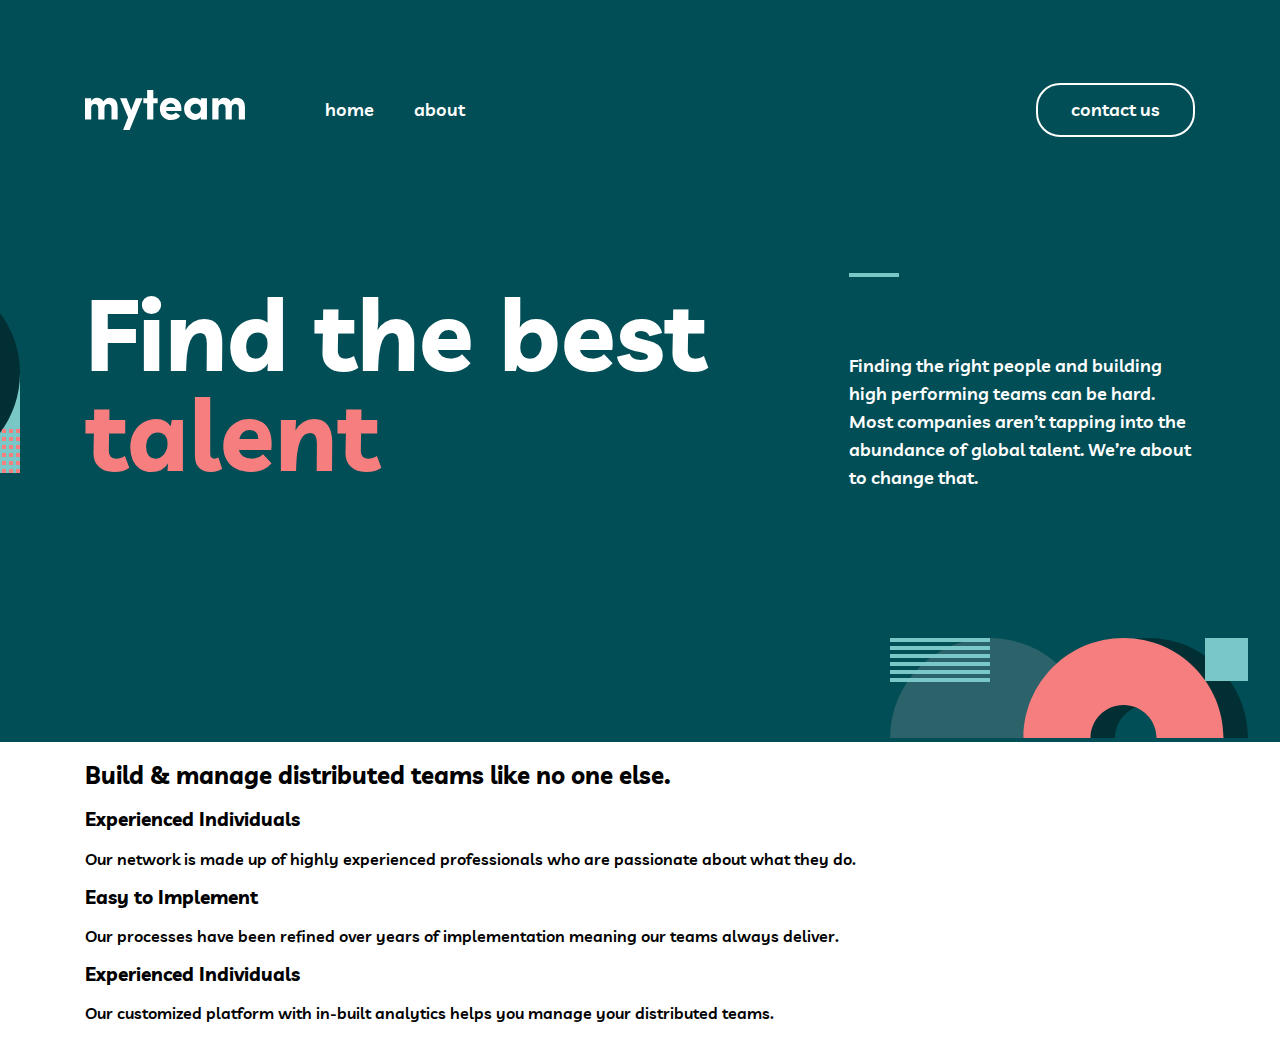
==== index.html @ 199ab551 "Finish site hero" ====
<!DOCTYPE html>
<html lang="en">
<head>
  <meta charset="UTF-8">
  <meta http-equiv="X-UA-Compatible" content="IE=edge">
  <meta name="viewport" content="width=device-width, initial-scale=1.0">
  <title>Template project</title>
  <link rel="stylesheet" href="./css/normalize.css">
  <link rel="stylesheet" href="./css/main.css">
  <!-- <link rel="stylesheet" href="./css/main.min.css"> -->
</head>
<body>


  <!-- Site header start -->
  <header class="site-header">
    <!-- Your header code here -->
    <div class="container">
        <div class="site-header__wrapper d-flex">
            <div class="site-header__inner d-flex">
                <a class="site-logo" href="./index.html"><img class="site-logo__img" width="160" height="40" src="./photos/myteam.svg" alt="Myteam's logo"></a>

                <!-- site navigation start -->
                <nav class="navigation">
                    <ul class="navigation__list d-flex">
                        <li class="navigation__item">
                            <a class="navigation__link" href="#">home</a>
                        </li>
                        <li class="navigation__item">
                            <a class="navigation__link" href="#">about</a>
                        </li>
                    </ul>
                </nav>
            </div>
            <!-- site navigation end -->
            <a class="contact-link btn" href="#">contact us</a>
        </div>
    </div>
  </header>
  <!-- Site header finish -->

  <!-- Site main start -->

  <main class="site-main">

    <!-- Hero section start -->
    <section class="hero">
      <!-- Your hero section code here -->
      <div class="container">
        <div class="hero__wrapper d-flex">
            <div class="hero__inner">
                <h1 class="hero__title">
                    Find the best 
                    <span class="hero__span text-danger">
                        talent
                    </span>
                </h1>
            </div>

            <div class="hero__outer">
                <p class="hero__text">
                    Finding the right people and building high performing teams can be hard. Most companies aren’t tapping into the abundance of global talent. We’re about to change that.
                </p>
            </div>
            
        </div>
      </div>
    </section>
    <section class="build">
        <div class="container">
            <div class="build__left">
                <h2 class="build__heading">
                    Build & manage distributed teams like no one else.
                </h2>
            </div>
            <ul class="build__list">
                <li class="build__item item">
                    <h3 class="item__heading">
                        Experienced Individuals
                    </h3>
                    <p class="item__text">
                        Our network is made up of highly experienced professionals who are passionate about what they do.
                    </p>
                </li>
                <li class="build__item item">
                    <h3 class="item__heading">
                        Easy to Implement
                    </h3>
                    <p class="item__text">
                        Our processes have been refined over years of implementation meaning our teams always deliver.
                    </p>
                </li>
                <li class="build__item item">
                    <h3 class="item__heading">
                        Experienced Individuals
                    </h3>
                    <p class="item__text">
                        Our customized platform with in-built analytics helps you manage your distributed teams.
                    </p>
                </li>
            </ul>
        </div>
    </section>
    <!-- Hero section finish -->

  </main>

  <!-- Site main finish -->

  <!-- Site footer start -->

  <footer class="site-footer">
    <!-- Your footer code here -->
  </footer>

  <!-- Site footer finish -->
</body>
</html>
---- css/main.css ----
/* VARIABLES */

:root {
  --main-bg-colorfff: #fff;
  --main-bg-color000: #000;
  --main-bg-color014E56: #014E56;
  --main-bg-colorf67e7e: #f67e7e;
  --main-bg-color79C8C7: #79C8C7;
  --main-bg-color2C6269: #2C6269;
  --main-bg-color012F34: #012F34;
  --main-bg-color002529: #002529;
  --main-font-size: 15px;
  --main-font-weight: 600;
  /* --main-line-height : 1.5; */
}

/* GENERAL */

*,
*::before,
*::after {
  box-sizing: inherit;
}


html {
  height: 100%;
  box-sizing: border-box;
}

ul {
  margin: 0;
  padding-left: 0;
  list-style: none;
}

a {
  text-decoration: none;
}

img {
  display: block;
  height: auto;
}

body {
  display: flex;
  flex-direction: column;
  height: 100%;
  margin: 0;
  padding: 0;
  font-family: "Livvic", "Arial", sans-serif;
  /* font-size: 16px; */
  font-weight: 500;
  /* line-height: var(--main-line-height); */
}

/* default button styling */
.btn {
  padding: 11px 33px;
  font-weight: 600;
  font-size: 18px;
  line-height: 28px;
  text-align: center;
  background-color: none;
  border-radius: 24px;
}

/* a custom class for texts with red color */

.text-danger {
  color: var(--main-bg-colorf67e7e);
}

/* a custom class for display:flex */

.d-flex {
  display: flex;
}

/* VISUALLY-HIDDEN */

.visually-hidden {
  position: absolute;
  width: 1px;
  height: 1px;
  margin: -1px;
  padding: 0;
  border: 0;
  white-space: nowrap;
  clip-path: inset(100%);
  clip: rect(0 0 0 0);
  overflow: hidden;
}

/* CONTAINER */

.container {
  max-width: 1150px;
  margin-right: auto;
  margin-left: auto;
  padding-right: 20px;
  padding-left: 20px;
}

/* STICKY-FOOTER */

.site-main {
  flex-grow: 1;
}

/* livvic-600 - latin */
@font-face {
  font-family: "Livvic";
  font-style: normal;
  font-weight: 600;
  src:
    url("../fonts/livvic-v13-latin-600.woff2") format("woff2"),
    /* Chrome 26+, Opera 23+, Firefox 39+ */
    url("../fonts/livvic-v13-latin-600.woff") format("woff");
  /* Chrome 6+, Firefox 3.6+, IE 9+, Safari 5.1+ */
}

/* livvic-700 - latin */
@font-face {
  font-family: "Livvic";
  font-style: normal;
  font-weight: 700;
  src:
    url("../fonts/livvic-v13-latin-700.woff2") format("woff2"),
    /* Chrome 26+, Opera 23+, Firefox 39+ */
    url("../fonts/livvic-v13-latin-700.woff") format("woff");
  /* Chrome 6+, Firefox 3.6+, IE 9+, Safari 5.1+ */
}

/*******************************
    HEADER START
********************************/

.site-header {
  padding: 83px 0;
  background-color: var(--main-bg-color014E56);
}

.site-header__wrapper {
  justify-content: space-between;
  align-items: center;
}

.site-header__inner {
  align-items: center;
  gap: 80px;
}

.navigation__list {
  gap: 40px;
}

.navigation__link {
  font-weight: 600;
  font-size: 18px;
  line-height: 28px;
  color: var(--main-bg-colorfff);
}

.site-header .contact-link {
  color: var(--main-bg-colorfff);
  border: 2px solid var(--main-bg-colorfff);
}

.site-header .contact-link:active {
  background-color: var(--main-bg-colorfff);
  color: var(--main-bg-color000);
}

/*******************************
    SITE HERO START
********************************/

.hero {
  position: relative;
  padding-top: 53px;
  padding-bottom: 250px;
  background-color: var(--main-bg-color014E56);
}

.hero::before{
  content: "";
  position: absolute;
  left: calc(50% - 720px);
  width: 200px;
  height: 200px;
  background-image: url("../photos/top-lef-curcle.svg");
  background-size: contain;
  background-repeat: no-repeat;
}

.hero::after{
  content: "";
  position: absolute;
  top: 80%;
  left: calc(50% + 250px);
  bottom: 0;
  width: 358px;
  height: 200px;
  background-image: url("../photos/top-curcle.svg");
  background-size: contain;
  background-repeat: no-repeat;
}

.hero__wrapper {
  align-items: center;
  gap: 30px;
}

.hero__title {
  margin: 0;
  font-weight: 700;
  font-size: 100px;
  line-height: 100px;
  color: var(--main-bg-colorfff);
}

.hero__outer {
  position: relative;
  width: min(445px, 50%);
  padding-top: 79px;
}

.hero__outer::before{
  content: "";
  position: absolute;
  top: 0;
  width: 50px;
  height: 4px;
  background-color: var(--main-bg-color79C8C7);
}

.hero__text {
  margin: 0;
  font-weight: 600;
  font-size: 18px;
  line-height: 28px;
  color: #FFFFFF;
}
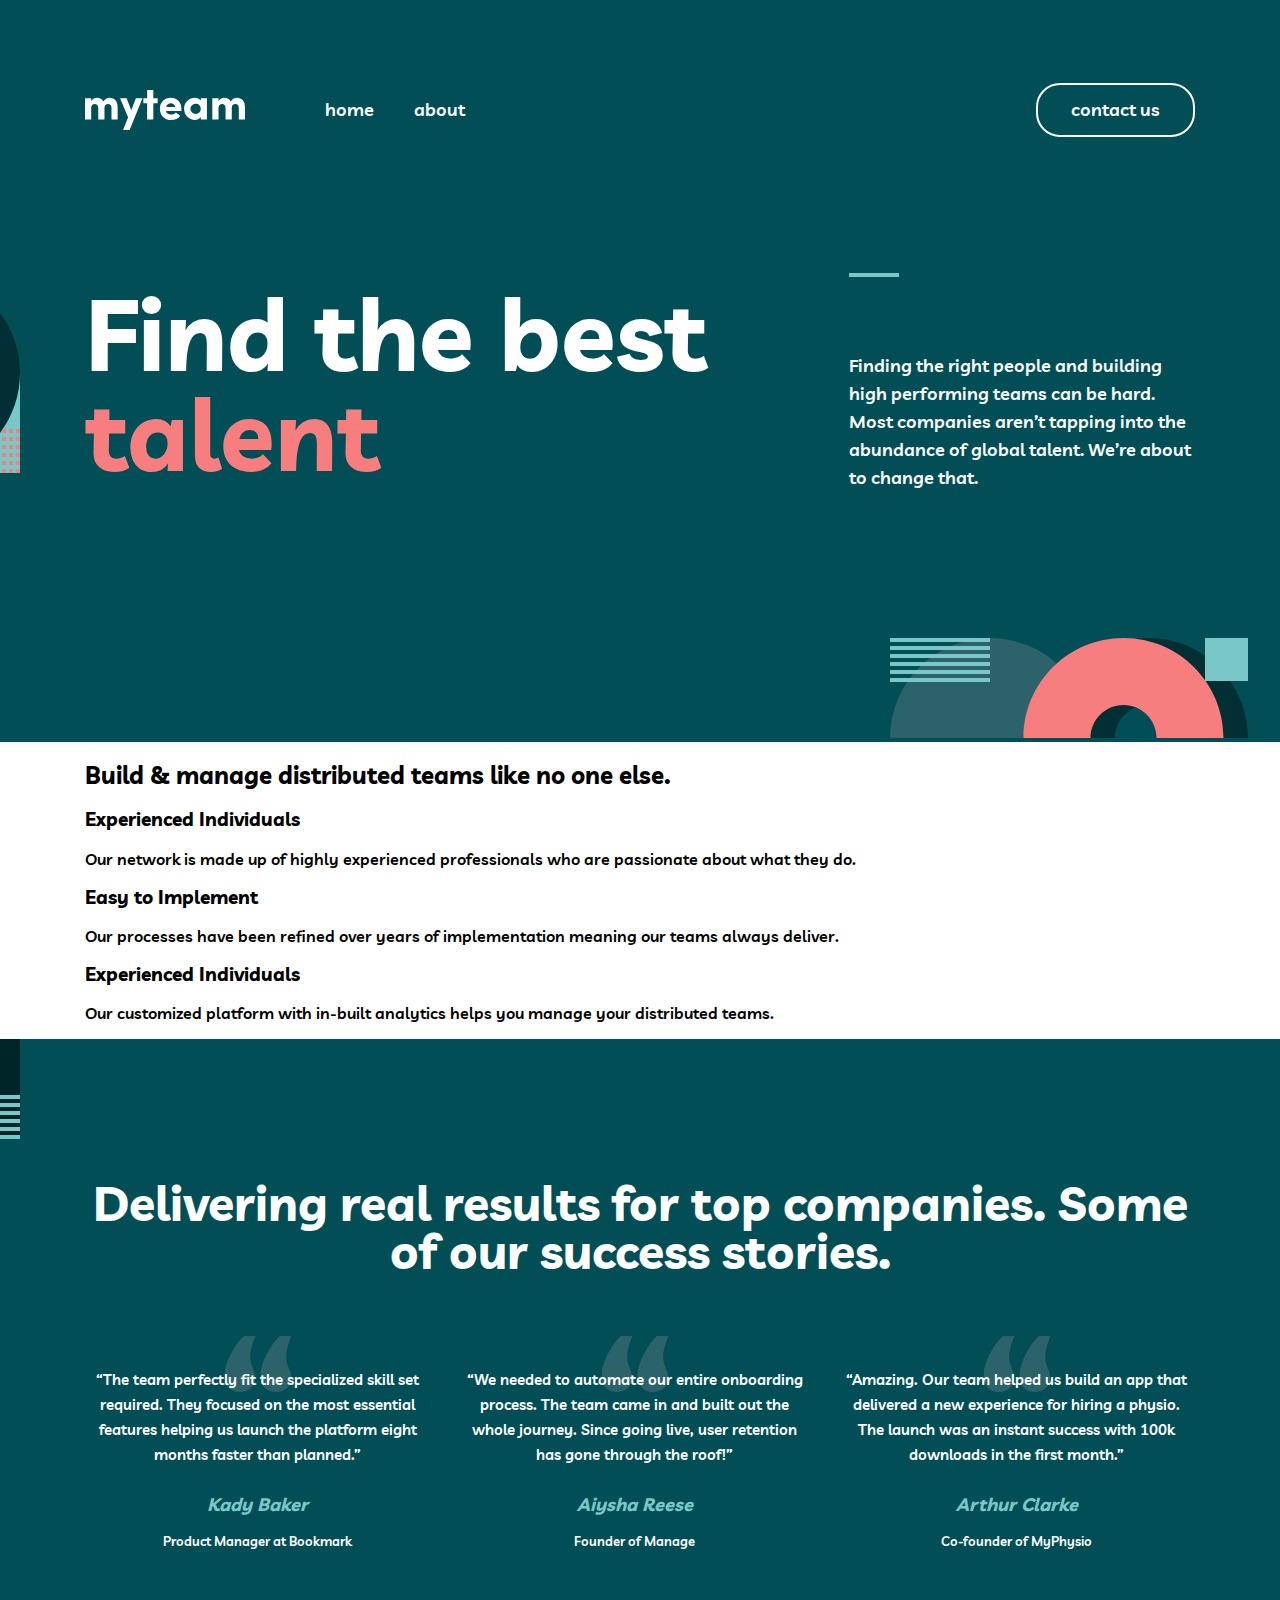
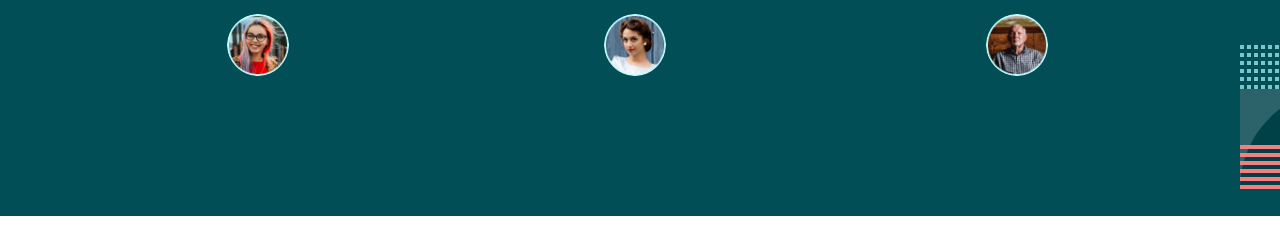
==== commit 66ae96ef: "Finish stories section" ====
--- a/index.html
+++ b/index.html
@@ -66,6 +66,8 @@
         </div>
       </div>
     </section>
+    <!-- Hero section finish -->
+
     <section class="build">
         <div class="container">
             <div class="build__left">
@@ -101,8 +103,40 @@
             </ul>
         </div>
     </section>
-    <!-- Hero section finish -->
 
+
+    <!-- stories section start -->
+    <section class="stories">
+        <div class="container">
+            <div class="stories__wrapper">
+                <h2 class="stories__title">Delivering real results for top companies. Some of our success stories.</h2>
+                <ul class="stories__list">
+                    <li class="stories__item">
+                        <blockquote class="stories__quote">
+                            <p class="stories__text"> “The team perfectly fit the specialized skill set required. They focused on the most essential features helping us launch the platform eight months faster than planned.”</p>
+                            <cite class="stories__author">Kady Baker</cite>
+                        </blockquote>
+                        <p class="stories__desc">Product Manager at Bookmark</p>
+                    </li>
+                    <li class="stories__item">
+                        <blockquote class="stories__quote">
+                            <p class="stories__text">“We needed to automate our entire onboarding process. The team came in and built out the whole journey. Since going live, user retention has gone through the roof!”</p>
+                            <cite class="stories__author">Aiysha Reese</cite>
+                        </blockquote>
+                        <p class="stories__desc">Founder of Manage</p>
+                    </li>
+                    <li class="stories__item">
+                        <blockquote class="stories__quote">
+                            <p class="stories__text">“Amazing. Our team helped us build an app that delivered a new experience for hiring a physio. The launch was an instant success with 100k downloads in the first month.”</p>
+                            <cite class="stories__author">Arthur Clarke</cite>
+                        </blockquote>
+                        <p class="stories__desc">Co-founder of MyPhysio</p>
+                    </li>
+                </ul>
+            </div>
+        </div>
+    </section>
+    <!-- stories section finish -->
   </main>
 
   <!-- Site main finish -->
--- a/css/main.css
+++ b/css/main.css
@@ -184,7 +184,7 @@
   background-color: var(--main-bg-color014E56);
 }
 
-.hero::before{
+.hero::before {
   content: "";
   position: absolute;
   left: calc(50% - 720px);
@@ -195,7 +195,7 @@
   background-repeat: no-repeat;
 }
 
-.hero::after{
+.hero::after {
   content: "";
   position: absolute;
   top: 80%;
@@ -227,7 +227,7 @@
   padding-top: 79px;
 }
 
-.hero__outer::before{
+.hero__outer::before {
   content: "";
   position: absolute;
   top: 0;
@@ -242,4 +242,144 @@
   font-size: 18px;
   line-height: 28px;
   color: #FFFFFF;
+}
+
+/*******************************
+    STORIES START
+********************************/
+
+.stories {
+  position: relative;
+  background-color: var(--main-bg-color014E56);
+  padding: 140px 0;
+}
+
+.stories::before {
+  content: "";
+  position: absolute;
+  top: 0;
+  left: calc(50% - 720px);
+  width: 100px;
+  height: 100px;
+  background-image: url("../photos/kvd.svg");
+}
+
+.stories::after {
+  content: "";
+  position: absolute;
+  top: 78%;
+  left: calc(50% + 600px);
+  bottom: 0px;
+  width: 200px;
+  height: 200px;
+  background-image: url("../photos/bottom-curcle.svg");
+  background-repeat: no-repeat;
+}
+
+.stories__title {
+  margin-top: 0;
+  margin-bottom: 92px;
+  font-weight: 700;
+  font-size: 48px;
+  line-height: 48px;
+  text-align: center;
+  color: var(--main-bg-colorfff);
+}
+
+.stories__list {
+  display: flex;
+  gap: 30px;
+}
+
+.stories__item {
+  position: relative;
+  padding-bottom: 94px;
+
+}
+
+.stories__item::before {
+  content: "";
+  position: absolute;
+  top: -10%;
+  left: 50%;
+  transform: translateX(-50%);
+  width: 67px;
+  height: 56px;
+  background-image: url("../photos/“.svg");
+  background-size: contain;
+  background-repeat: no-repeat;
+  -webkit-transform: translateX(-50%);
+  -moz-transform: translateX(-50%);
+  -ms-transform: translateX(-50%);
+  -o-transform: translateX(-50%);
+}
+
+.stories__item::after{
+  content: "";
+  position: absolute;
+  bottom: 0;
+  left: 50%;
+  transform: translate(-50%);
+  width: 62px;
+  height: 62px;
+  border-radius: 50%;
+  -webkit-border-radius: 50%;
+  -moz-border-radius: 50%;
+  -ms-border-radius: 50%;
+  -o-border-radius: 50%;
+  background-repeat: no-repeat;
+  background-size: contain;
+  -webkit-transform: translate(-50%);
+  -moz-transform: translate(-50%);
+  -ms-transform: translate(-50%);
+  -o-transform: translate(-50%);
+}
+
+.stories__item:nth-child(1)::after{
+  background-image: url("../photos/red-girl.png");
+}
+
+.stories__item:nth-child(2)::after{
+  background-image: url("../photos/white-girl.png");
+}
+
+.stories__item:nth-child(3)::after{
+  background-image: url("../photos/man.png");
+}
+
+
+.stories__quote {
+  position: relative;
+  margin: 0;
+  z-index: 1;
+  text-align: center;
+}
+
+.stories__text {
+  z-index: 2;
+  margin: 0;
+  margin-bottom: 24px;
+  font-weight: 600;
+  font-size: 15px;
+  line-height: 25px;
+  text-align: center;
+  color: var(--main-bg-colorfff);
+}
+
+.stories__author {
+  margin-top: 0;
+  margin-bottom: 2px;
+  font-weight: 700;
+  font-size: 18px;
+  line-height: 28px;
+  color: var(--main-bg-color79C8C7);
+  text-align: center;
+}
+
+.stories__desc {
+  margin-bottom: 32px;
+  font-size: 13px;
+  line-height: 18px;
+  text-align: center;
+  color: var(--main-bg-colorfff);
 }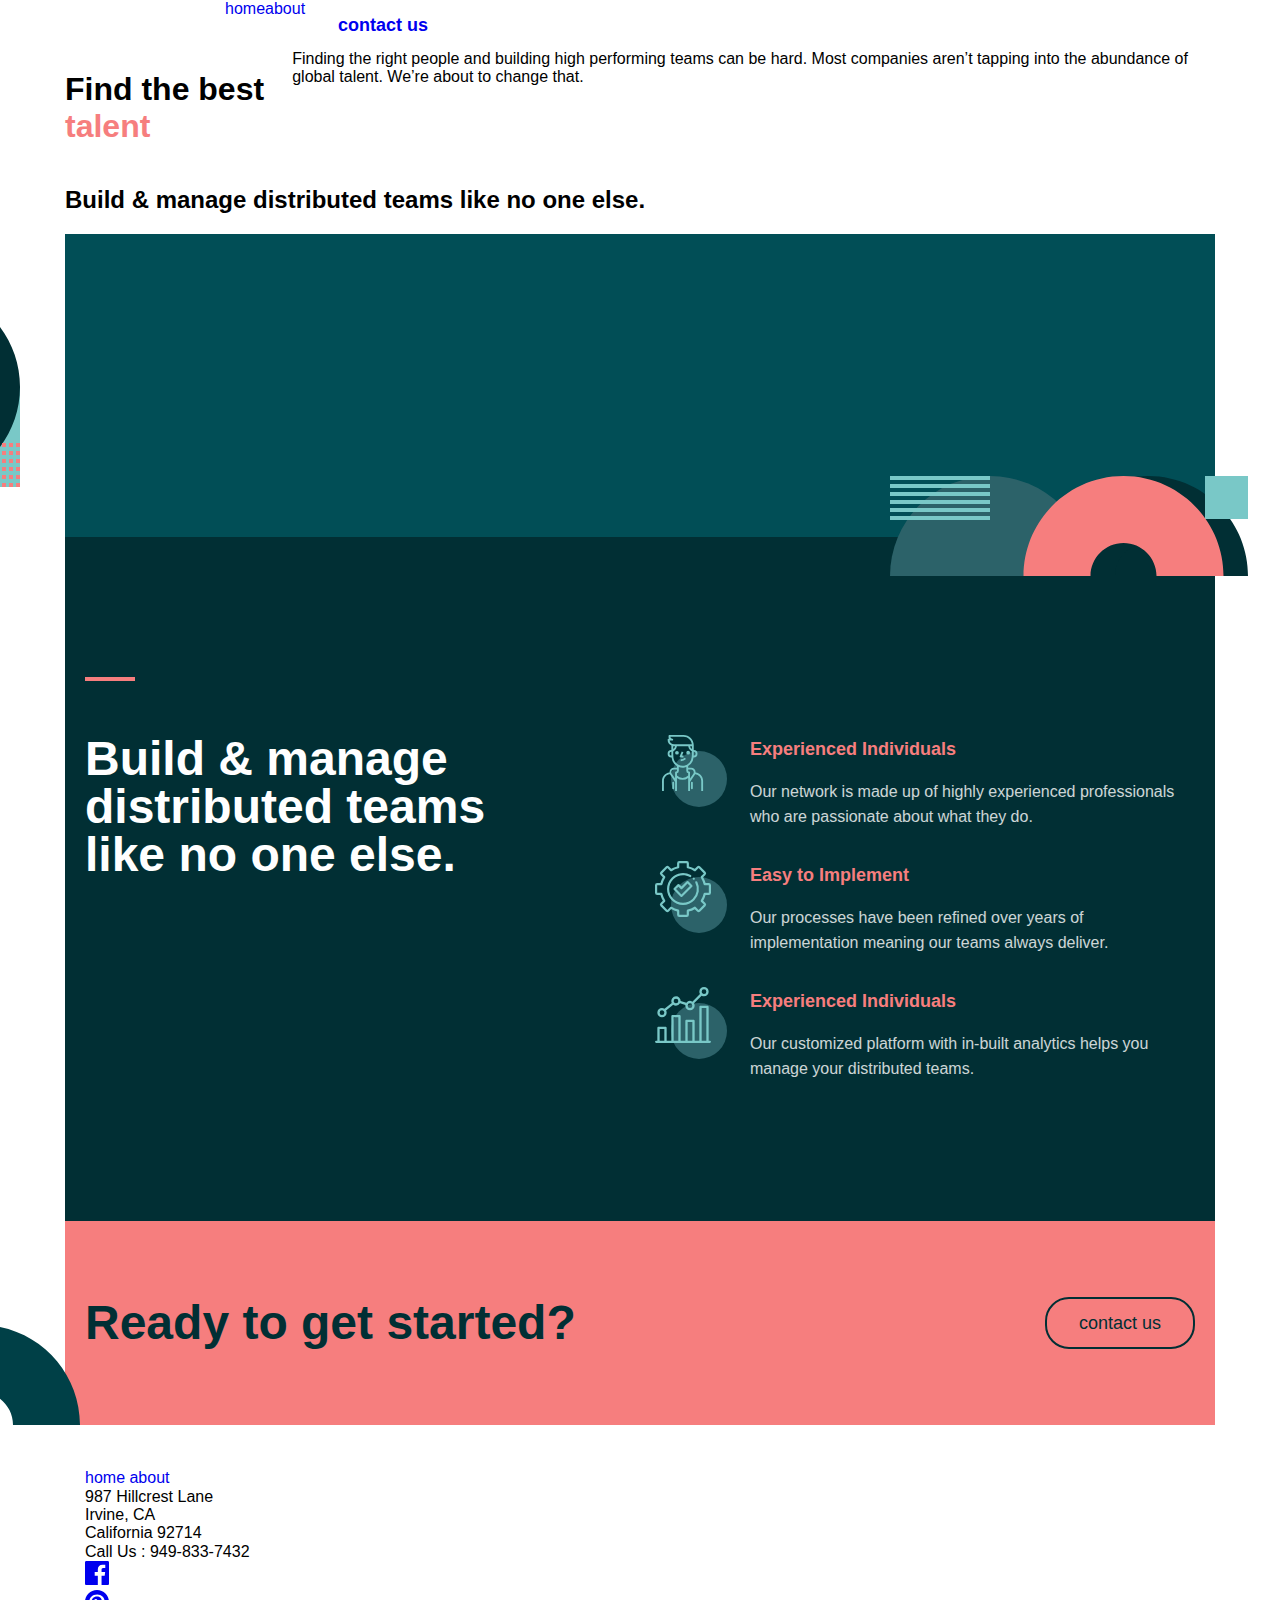
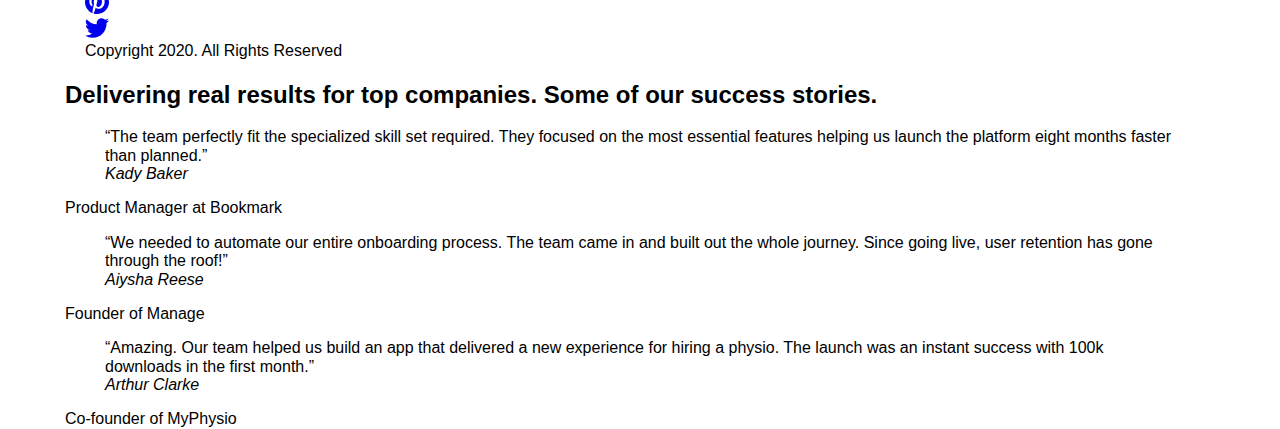
==== commit 22933eb2: "Merge branch 'main' into main" ====
--- a/index.html
+++ b/index.html
@@ -74,33 +74,147 @@
                 <h2 class="build__heading">
                     Build & manage distributed teams like no one else.
                 </h2>
-            </div>
-            <ul class="build__list">
-                <li class="build__item item">
-                    <h3 class="item__heading">
-                        Experienced Individuals
-                    </h3>
-                    <p class="item__text">
-                        Our network is made up of highly experienced professionals who are passionate about what they do.
+    <meta charset="UTF-8">
+    <meta http-equiv="X-UA-Compatible" content="IE=edge">
+    <meta name="viewport" content="width=device-width, initial-scale=1.0">
+    <title>My team</title>
+    <!-- <link rel="stylesheet" href="./css/normalize.css"> -->
+    <link rel="stylesheet" href="./css/main.css">
+    <!-- <link rel="stylesheet" href="./css/main.min.css"> -->
+</head>
+<body>
+    <!-- Site header start -->
+    <header class="site-header">
+        <!-- Your header code here -->
+    </header>
+    <!-- Site header finish -->
+    
+    <!-- Site main start -->
+    
+    <main class="site-main">
+        
+        <!-- Hero section start -->
+        <section class="hero">
+            <!-- Your hero section code here -->
+        </section>
+        <!-- Hero section finish -->
+        <!-- BUILD SECTION START -->
+        <section class="build">
+            <div class="container">
+                <span class="border">
+                </span>
+                <div class="build__parent">
+                    <div class="build__left">
+                        <h2 class="build__heading">
+                            Build & manage distributed teams like no one else.
+                        </h2>
+                    </div>
+                    <ul class="build__list">
+                        <li class="build__item build__item--Experienced item">
+                            <div class="item__box">
+                                <h3 class="item__heading">
+                                    Experienced Individuals
+                                </h3>
+                                <p class="item__text">
+                                    Our network is made up of highly experienced professionals who are passionate about what they do.
+                                </p>
+                            </div>
+                        </li>
+                        <li class="build__item build__item--Easy item">
+                            <div class="item__box">
+                                <h3 class="item__heading">
+                                    Easy to Implement
+                                </h3>
+                                <p class="item__text">
+                                    Our processes have been refined over years of implementation meaning our teams always deliver.
+                                </p>
+                            </div>
+                        </li>
+                        <li class="build__item build__item--Enhanced item">
+                            <div class="item__box">
+                                <h3 class="item__heading">
+                                    Experienced Individuals
+                                </h3>
+                                <p class="item__text">
+                                    Our customized platform with in-built analytics helps you manage your distributed teams.
+                                </p>
+                            </div>
+                        </li>
+                    </ul>
+                </div>
+            </div>
+        </section>
+        <!-- BUILD SECTION FINISH -->
+        
+        <!-- DELIVERING SECTION START -->
+        <section class="delivering">
+            
+        </section>
+        <!-- DELIVERING SECTION FINISH -->
+        
+        <!-- ARTICLE START -->
+        <article class="site-article">
+            <div class="container">
+                <div class="site-article__box">
+                    <h2 class="site-article__heading">
+                        Ready to get started?
+                    </h2>
+                    <a href="#" class="site-article__link">
+                        contact us
+                    </a>
+                </div>
+            </div>
+        </article>
+        <!-- ARTICLE FINISH -->
+    </main>
+    
+    <!-- Site main finish -->
+    
+    <!-- Site footer start -->
+    
+    <footer class="site-footer">
+        <!-- Your footer code here -->
+        <div class="container">
+            <div class="site-footer__box parent-box">
+                <div class="parent-box__left">
+                    <div class="parent-box__child parent-box__child--left footer">
+                        <img src="./photos/myteam.svg" alt="My team logo">
+                        <div class="footer__box">
+                            <a href="#" class="site-link">
+                                home
+                            </a>
+                            <a href="#" class="site-link">
+                                about
+                            </a>
+                        </div>
+                    </div>
+                    <p class="parent-box__text">
+                        987  Hillcrest Lane <br> Irvine, CA <br> California 92714 <br> Call Us : 949-833-7432
                     </p>
-                </li>
-                <li class="build__item item">
-                    <h3 class="item__heading">
-                        Easy to Implement
-                    </h3>
-                    <p class="item__text">
-                        Our processes have been refined over years of implementation meaning our teams always deliver.
+                </div>
+                <div class="parent-box__child parent-box__child--right footer">
+                    <ul class="footer__list">
+                        <li class="footer__item">
+                            <a href="#" class="footer__link">
+                                <svg width="24" height="24" fill="currentColor" class="svg" xmlns="http://www.w3.org/2000/svg"><path d="M22.675 0H1.325C.593 0 0 .593 0 1.325v21.351C0 23.407.593 24 1.325 24H12.82v-9.294H9.692v-3.622h3.128V8.413c0-3.1 1.893-4.788 4.659-4.788 1.325 0 2.463.099 2.795.143v3.24l-1.918.001c-1.504 0-1.795.715-1.795 1.763v2.313h3.587l-.467 3.622h-3.12V24h6.116c.73 0 1.323-.593 1.323-1.325V1.325C24 .593 23.407 0 22.675 0Z" fill=""/></svg>
+                            </a>
+                        </li>
+                        <li class="footer__item">
+                            <a href="#" class="footer__link">
+                                <svg width="24" height="24" fill="currentColor" class="svg" xmlns="http://www.w3.org/2000/svg"><path d="M12 0C5.373 0 0 5.372 0 12c0 5.084 3.163 9.426 7.627 11.174-.105-.949-.2-2.405.042-3.441.218-.937 1.407-5.965 1.407-5.965s-.359-.719-.359-1.782c0-1.668.967-2.914 2.171-2.914 1.023 0 1.518.769 1.518 1.69 0 1.029-.655 2.568-.994 3.995-.283 1.194.599 2.169 1.777 2.169 2.133 0 3.772-2.249 3.772-5.495 0-2.873-2.064-4.882-5.012-4.882-3.414 0-5.418 2.561-5.418 5.207 0 1.031.397 2.138.893 2.738a.36.36 0 0 1 .083.345l-.333 1.36c-.053.22-.174.267-.402.161-1.499-.698-2.436-2.889-2.436-4.649 0-3.785 2.75-7.262 7.929-7.262 4.163 0 7.398 2.967 7.398 6.931 0 4.136-2.607 7.464-6.227 7.464-1.216 0-2.359-.631-2.75-1.378l-.748 2.853c-.271 1.043-1.002 2.35-1.492 3.146C9.57 23.812 10.763 24 12 24c6.627 0 12-5.373 12-12 0-6.628-5.373-12-12-12Z" fill=""/></svg>                            
+                            </a>
+                        </li>
+                        <li class="footer__item">
+                            <a href="#" class="footer__link">
+                                <svg width="24" height="20" fill="currentColor" class="svg" xmlns="http://www.w3.org/2000/svg"><path d="M24 2.557a9.83 9.83 0 0 1-2.828.775A4.932 4.932 0 0 0 23.337.608a9.864 9.864 0 0 1-3.127 1.195A4.916 4.916 0 0 0 16.616.248c-3.179 0-5.515 2.966-4.797 6.045A13.978 13.978 0 0 1 1.671 1.149a4.93 4.93 0 0 0 1.523 6.574 4.903 4.903 0 0 1-2.229-.616c-.054 2.281 1.581 4.415 3.949 4.89a4.935 4.935 0 0 1-2.224.084 4.928 4.928 0 0 0 4.6 3.419A9.9 9.9 0 0 1 0 17.54a13.94 13.94 0 0 0 7.548 2.212c9.142 0 14.307-7.721 13.995-14.646A10.025 10.025 0 0 0 24 2.557Z" fill=""/></svg>
+                            </a>
+                        </li>
+                    </ul>
+                    <p class="footer__text">
+                        Copyright 2020. All Rights Reserved
                     </p>
-                </li>
-                <li class="build__item item">
-                    <h3 class="item__heading">
-                        Experienced Individuals
-                    </h3>
-                    <p class="item__text">
-                        Our customized platform with in-built analytics helps you manage your distributed teams.
-                    </p>
-                </li>
-            </ul>
+                </div>
+            </div>
         </div>
     </section>
 
@@ -148,5 +262,6 @@
   </footer>
 
   <!-- Site footer finish -->
+    </footer>
 </body>
 </html>--- a/css/main.css
+++ b/css/main.css
@@ -12,6 +12,18 @@
   --main-font-size: 15px;
   --main-font-weight: 600;
   /* --main-line-height : 1.5; */
+:root{
+    --main-bg-colorfff : #fff;
+    --main-bg-color000:#000;
+    --main-bg-color014E56 : #014E56;
+    --main-bg-colorf67e7e : #f67e7e;
+    --main-bg-color79C8C7 : #79C8C7;
+    --main-bg-color2C6269 : #2C6269;
+    --main-bg-color012F34 : #012F34;
+    --main-bg-color002529 : #002529;
+    --main-font-size : 16px;
+    --main-font-weight : 600;
+    /* --main-line-height : 1.5; */
 }
 
 /* GENERAL */
@@ -53,6 +65,54 @@
   /* font-size: 16px; */
   font-weight: 500;
   /* line-height: var(--main-line-height); */
+*::after{
+    box-sizing: inherit;
+}
+
+
+html{
+    height: 100%;
+    box-sizing: border-box;
+}
+
+img{
+    display: block;
+    height: auto;
+}
+
+body{
+    display: flex;
+    flex-direction: column;
+    height: 100%;
+    margin: 0;
+    padding: 0;
+    font-family: "Livvic", "Arial", sans-serif;
+    font-size: 15px;
+    font-weight: 600;
+    overflow-x: hidden;
+    /* line-height: var(--main-line-height); */
+}
+p{
+    margin: 0;
+}
+ul{
+    margin: 0;
+    padding: 0;
+    list-style: none;
+}
+a{
+    text-decoration: none;
+}
+li{
+    margin: 0;
+    padding: 0;
+}
+img{
+    display: inline-block;
+}
+image{
+    display: inline-block;
+
 }
 
 /* default button styling */
@@ -81,16 +141,16 @@
 /* VISUALLY-HIDDEN */
 
 .visually-hidden {
-  position: absolute;
-  width: 1px;
-  height: 1px;
-  margin: -1px;
-  padding: 0;
-  border: 0;
-  white-space: nowrap;
-  clip-path: inset(100%);
-  clip: rect(0 0 0 0);
-  overflow: hidden;
+    position: absolute;
+    width: 1px;
+    height: 1px;
+    margin: -1px;
+    padding: 0;
+    border: 0;
+    white-space: nowrap;
+    clip-path: inset(100%);
+    clip: rect(0 0 0 0);
+    overflow: hidden;
 }
 
 /* CONTAINER */
@@ -101,12 +161,20 @@
   margin-left: auto;
   padding-right: 20px;
   padding-left: 20px;
+.container{
+    max-width: 1150px;
+    margin-right: auto;
+    margin-left: auto;
+    padding-right: 20px;
+    padding-left: 20px;
 }
 
 /* STICKY-FOOTER */
 
 .site-main {
   flex-grow: 1;
+.site-main{
+    flex-grow: 1;
 }
 
 /* livvic-600 - latin */
@@ -382,4 +450,231 @@
   line-height: 18px;
   text-align: center;
   color: var(--main-bg-colorfff);
+    font-family: "Livvic";
+    font-style: normal;
+    font-weight: 600;
+    src: 
+    url("../fonts/livvic-v13-latin-600.woff2") format("woff2"), /* Chrome 26+, Opera 23+, Firefox 39+ */
+    url("../fonts/livvic-v13-latin-600.woff") format("woff"); /* Chrome 6+, Firefox 3.6+, IE 9+, Safari 5.1+ */
+}
+/* livvic-700 - latin */
+@font-face {
+    font-family: "Livvic";
+    font-style: normal;
+    font-weight: 700;
+    src:
+    url("../fonts/livvic-v13-latin-700.woff2") format("woff2"), /* Chrome 26+, Opera 23+, Firefox 39+ */
+    url("../fonts/livvic-v13-latin-700.woff") format("woff"); /* Chrome 6+, Firefox 3.6+, IE 9+, Safari 5.1+ */
+}
+/* .site-header {
+}
+.site-main {
+}
+.hero {
+}
+.site-footer {
+    
+} */
+.build {
+    padding: 140px 0;
+    background-color: var(--main-bg-color012F34);
+}
+.border{
+    margin-bottom: 54px;
+    display: block;
+    width: 50px;
+    height: 4px;
+    background: var(--main-bg-colorf67e7e);
+}
+.build__parent{
+    display: flex;
+    justify-content: space-between;
+}
+.build__left {
+    width: 445px;
+}
+.build__heading {
+    margin: 0;
+    font-weight: var(--main-font-weight);
+    font-size: 48px;
+    line-height: 48px;
+    color: var(--main-bg-colorfff);
+}
+.build__list{
+    position: relative;
+}
+.build__list::after {
+    position: absolute;
+    top: calc(50% + 69px);
+    left: calc(50% + 374.9px);
+    content: "";
+    display: inline-block;
+    width: 200px;
+    height: 244px;
+    background-repeat: no-repeat;
+    background-image: url("../photos/build-img.svg");
+}
+.build__item {
+    display: flex;
+    width: 540px;
+    margin-bottom: 32px;
+    justify-content: space-between;
+}
+.build__item::before {
+    display: inline-block;
+    content: "";
+    width: 72px;
+    height: 72px;
+    background-size: cover;
+    background-repeat: no-repeat;
+    
+}
+.build__item--Experienced::before{
+    background-image: url("../photos/curcle-boy.svg");
+}
+.build__item--Easy::before{
+    background-image: url("../photos/curcle-mech.svg");
+}
+.build__item--Enhanced{
+    margin-bottom: 0;
+}
+.build__item--Enhanced::before{
+    background-image: url("../photos/curcle-target.svg");
+}
+/* .item {
+} */
+.item__box{
+    width: 445px;
+}
+.item__heading {
+    margin: 0;
+    margin-bottom: 16px;
+    font-weight: var(--main-font-weight);
+    font-size: 18px;
+    line-height: 28px;
+    color: var(--main-bg-colorf67e7e);
+}
+.item__text {
+    margin: 0;
+    line-height: 25px;
+    color: var(--main-bg-colorfff);
+    mix-blend-mode: normal;
+    opacity: 0.8;
+}
+.site-article {
+    padding: 76px 0;
+    background-color: var(--main-bg-colorf67e7e);
+}
+.site-article__box {
+    position: relative;
+    display: flex;
+    align-items: center;
+    justify-content: space-between;
+}
+.site-article__box::after{
+    position: absolute;
+    top: calc(50% - 42px);
+    left: calc(50% - 760px);
+    display: inline-block;
+    content: "";
+    width: 200px;
+    height: 144px;
+    background-repeat: no-repeat;
+    background-image: url("../photos/bottom-curcle.svg");
+}
+.site-article__heading {
+    margin: 0;
+    font-weight: var(--main-font-weight);
+    font-size: 48px;
+    line-height: 48px;
+    color: var(--main-bg-color012F34);
+}
+.site-article__link {
+    display: inline-block;
+    padding: 10px 32px;
+    border: 2px solid #012F34;
+    border-radius: 24px;
+    font-size: 18px;
+    line-height: 28px;
+    color: var(--main-bg-color012F34);
+}
+.site-article__link:hover{
+    background: #012F34;
+    border: 2px solid #012F34;
+    border-radius: 24px;
+    color: var(--main-bg-colorfff);
+}
+.site-footer {
+    padding: 48px 0;
+    background-color: var(--main-bg-color002529);
+}
+.site-footer__box {
+    display: flex;
+    align-items: center;
+    justify-content: space-between;
+}
+.parent-box {
+    display: flex;
+}
+.parent-box__left {
+    display: flex;
+    width: 449px;
+}
+/* .parent-box__child {
+} */
+.parent-box__child--left {
+    margin-right: 125px;
+}
+/* .footer {
+} */
+.footer__box {
+    margin-top: 25px;
+}
+.site-link {
+    margin-right: 40px;
+    font-size: 18px;
+    line-height: 28px;
+    color: var(--main-bg-colorfff);
+}
+.site-link:nth-child(2) {
+    margin-right: 0px;
+}
+.parent-box__text {
+    font-size: 15px;
+    line-height: 25px;
+    color: var(--main-bg-colorfff);
+    mix-blend-mode: normal;
+    opacity: 0.6;
+}
+/* .parent-box__child--right {
+} */
+.footer__list {
+    margin-bottom: 53px;
+    display: flex;
+    align-items: center;
+    justify-content: end;
+}
+.footer__item {
+    margin-left: 16px;
+}
+.footer__item:nth-child(1){
+    margin-left: 0;
+}
+/* .footer__link {
+}
+.footer__logo {
+} */
+.footer__text {
+    font-size: 15px;
+    line-height: 25px;
+    text-align: right;
+    color: var(--main-bg-colorfff);
+    mix-blend-mode: normal;
+    opacity: 0.6;
+}
+.svg{
+    color: var(--main-bg-colorfff);
+}
+.svg:hover{
+    color: #f67e7e;
 }--- a/css/main.css
+++ b/css/main.css
@@ -12,6 +12,18 @@
   --main-font-size: 15px;
   --main-font-weight: 600;
   /* --main-line-height : 1.5; */
+:root{
+    --main-bg-colorfff : #fff;
+    --main-bg-color000:#000;
+    --main-bg-color014E56 : #014E56;
+    --main-bg-colorf67e7e : #f67e7e;
+    --main-bg-color79C8C7 : #79C8C7;
+    --main-bg-color2C6269 : #2C6269;
+    --main-bg-color012F34 : #012F34;
+    --main-bg-color002529 : #002529;
+    --main-font-size : 16px;
+    --main-font-weight : 600;
+    /* --main-line-height : 1.5; */
 }
 
 /* GENERAL */
@@ -53,6 +65,54 @@
   /* font-size: 16px; */
   font-weight: 500;
   /* line-height: var(--main-line-height); */
+*::after{
+    box-sizing: inherit;
+}
+
+
+html{
+    height: 100%;
+    box-sizing: border-box;
+}
+
+img{
+    display: block;
+    height: auto;
+}
+
+body{
+    display: flex;
+    flex-direction: column;
+    height: 100%;
+    margin: 0;
+    padding: 0;
+    font-family: "Livvic", "Arial", sans-serif;
+    font-size: 15px;
+    font-weight: 600;
+    overflow-x: hidden;
+    /* line-height: var(--main-line-height); */
+}
+p{
+    margin: 0;
+}
+ul{
+    margin: 0;
+    padding: 0;
+    list-style: none;
+}
+a{
+    text-decoration: none;
+}
+li{
+    margin: 0;
+    padding: 0;
+}
+img{
+    display: inline-block;
+}
+image{
+    display: inline-block;
+
 }
 
 /* default button styling */
@@ -81,16 +141,16 @@
 /* VISUALLY-HIDDEN */
 
 .visually-hidden {
-  position: absolute;
-  width: 1px;
-  height: 1px;
-  margin: -1px;
-  padding: 0;
-  border: 0;
-  white-space: nowrap;
-  clip-path: inset(100%);
-  clip: rect(0 0 0 0);
-  overflow: hidden;
+    position: absolute;
+    width: 1px;
+    height: 1px;
+    margin: -1px;
+    padding: 0;
+    border: 0;
+    white-space: nowrap;
+    clip-path: inset(100%);
+    clip: rect(0 0 0 0);
+    overflow: hidden;
 }
 
 /* CONTAINER */
@@ -101,12 +161,20 @@
   margin-left: auto;
   padding-right: 20px;
   padding-left: 20px;
+.container{
+    max-width: 1150px;
+    margin-right: auto;
+    margin-left: auto;
+    padding-right: 20px;
+    padding-left: 20px;
 }
 
 /* STICKY-FOOTER */
 
 .site-main {
   flex-grow: 1;
+.site-main{
+    flex-grow: 1;
 }
 
 /* livvic-600 - latin */
@@ -382,4 +450,231 @@
   line-height: 18px;
   text-align: center;
   color: var(--main-bg-colorfff);
+    font-family: "Livvic";
+    font-style: normal;
+    font-weight: 600;
+    src: 
+    url("../fonts/livvic-v13-latin-600.woff2") format("woff2"), /* Chrome 26+, Opera 23+, Firefox 39+ */
+    url("../fonts/livvic-v13-latin-600.woff") format("woff"); /* Chrome 6+, Firefox 3.6+, IE 9+, Safari 5.1+ */
+}
+/* livvic-700 - latin */
+@font-face {
+    font-family: "Livvic";
+    font-style: normal;
+    font-weight: 700;
+    src:
+    url("../fonts/livvic-v13-latin-700.woff2") format("woff2"), /* Chrome 26+, Opera 23+, Firefox 39+ */
+    url("../fonts/livvic-v13-latin-700.woff") format("woff"); /* Chrome 6+, Firefox 3.6+, IE 9+, Safari 5.1+ */
+}
+/* .site-header {
+}
+.site-main {
+}
+.hero {
+}
+.site-footer {
+    
+} */
+.build {
+    padding: 140px 0;
+    background-color: var(--main-bg-color012F34);
+}
+.border{
+    margin-bottom: 54px;
+    display: block;
+    width: 50px;
+    height: 4px;
+    background: var(--main-bg-colorf67e7e);
+}
+.build__parent{
+    display: flex;
+    justify-content: space-between;
+}
+.build__left {
+    width: 445px;
+}
+.build__heading {
+    margin: 0;
+    font-weight: var(--main-font-weight);
+    font-size: 48px;
+    line-height: 48px;
+    color: var(--main-bg-colorfff);
+}
+.build__list{
+    position: relative;
+}
+.build__list::after {
+    position: absolute;
+    top: calc(50% + 69px);
+    left: calc(50% + 374.9px);
+    content: "";
+    display: inline-block;
+    width: 200px;
+    height: 244px;
+    background-repeat: no-repeat;
+    background-image: url("../photos/build-img.svg");
+}
+.build__item {
+    display: flex;
+    width: 540px;
+    margin-bottom: 32px;
+    justify-content: space-between;
+}
+.build__item::before {
+    display: inline-block;
+    content: "";
+    width: 72px;
+    height: 72px;
+    background-size: cover;
+    background-repeat: no-repeat;
+    
+}
+.build__item--Experienced::before{
+    background-image: url("../photos/curcle-boy.svg");
+}
+.build__item--Easy::before{
+    background-image: url("../photos/curcle-mech.svg");
+}
+.build__item--Enhanced{
+    margin-bottom: 0;
+}
+.build__item--Enhanced::before{
+    background-image: url("../photos/curcle-target.svg");
+}
+/* .item {
+} */
+.item__box{
+    width: 445px;
+}
+.item__heading {
+    margin: 0;
+    margin-bottom: 16px;
+    font-weight: var(--main-font-weight);
+    font-size: 18px;
+    line-height: 28px;
+    color: var(--main-bg-colorf67e7e);
+}
+.item__text {
+    margin: 0;
+    line-height: 25px;
+    color: var(--main-bg-colorfff);
+    mix-blend-mode: normal;
+    opacity: 0.8;
+}
+.site-article {
+    padding: 76px 0;
+    background-color: var(--main-bg-colorf67e7e);
+}
+.site-article__box {
+    position: relative;
+    display: flex;
+    align-items: center;
+    justify-content: space-between;
+}
+.site-article__box::after{
+    position: absolute;
+    top: calc(50% - 42px);
+    left: calc(50% - 760px);
+    display: inline-block;
+    content: "";
+    width: 200px;
+    height: 144px;
+    background-repeat: no-repeat;
+    background-image: url("../photos/bottom-curcle.svg");
+}
+.site-article__heading {
+    margin: 0;
+    font-weight: var(--main-font-weight);
+    font-size: 48px;
+    line-height: 48px;
+    color: var(--main-bg-color012F34);
+}
+.site-article__link {
+    display: inline-block;
+    padding: 10px 32px;
+    border: 2px solid #012F34;
+    border-radius: 24px;
+    font-size: 18px;
+    line-height: 28px;
+    color: var(--main-bg-color012F34);
+}
+.site-article__link:hover{
+    background: #012F34;
+    border: 2px solid #012F34;
+    border-radius: 24px;
+    color: var(--main-bg-colorfff);
+}
+.site-footer {
+    padding: 48px 0;
+    background-color: var(--main-bg-color002529);
+}
+.site-footer__box {
+    display: flex;
+    align-items: center;
+    justify-content: space-between;
+}
+.parent-box {
+    display: flex;
+}
+.parent-box__left {
+    display: flex;
+    width: 449px;
+}
+/* .parent-box__child {
+} */
+.parent-box__child--left {
+    margin-right: 125px;
+}
+/* .footer {
+} */
+.footer__box {
+    margin-top: 25px;
+}
+.site-link {
+    margin-right: 40px;
+    font-size: 18px;
+    line-height: 28px;
+    color: var(--main-bg-colorfff);
+}
+.site-link:nth-child(2) {
+    margin-right: 0px;
+}
+.parent-box__text {
+    font-size: 15px;
+    line-height: 25px;
+    color: var(--main-bg-colorfff);
+    mix-blend-mode: normal;
+    opacity: 0.6;
+}
+/* .parent-box__child--right {
+} */
+.footer__list {
+    margin-bottom: 53px;
+    display: flex;
+    align-items: center;
+    justify-content: end;
+}
+.footer__item {
+    margin-left: 16px;
+}
+.footer__item:nth-child(1){
+    margin-left: 0;
+}
+/* .footer__link {
+}
+.footer__logo {
+} */
+.footer__text {
+    font-size: 15px;
+    line-height: 25px;
+    text-align: right;
+    color: var(--main-bg-colorfff);
+    mix-blend-mode: normal;
+    opacity: 0.6;
+}
+.svg{
+    color: var(--main-bg-colorfff);
+}
+.svg:hover{
+    color: #f67e7e;
 }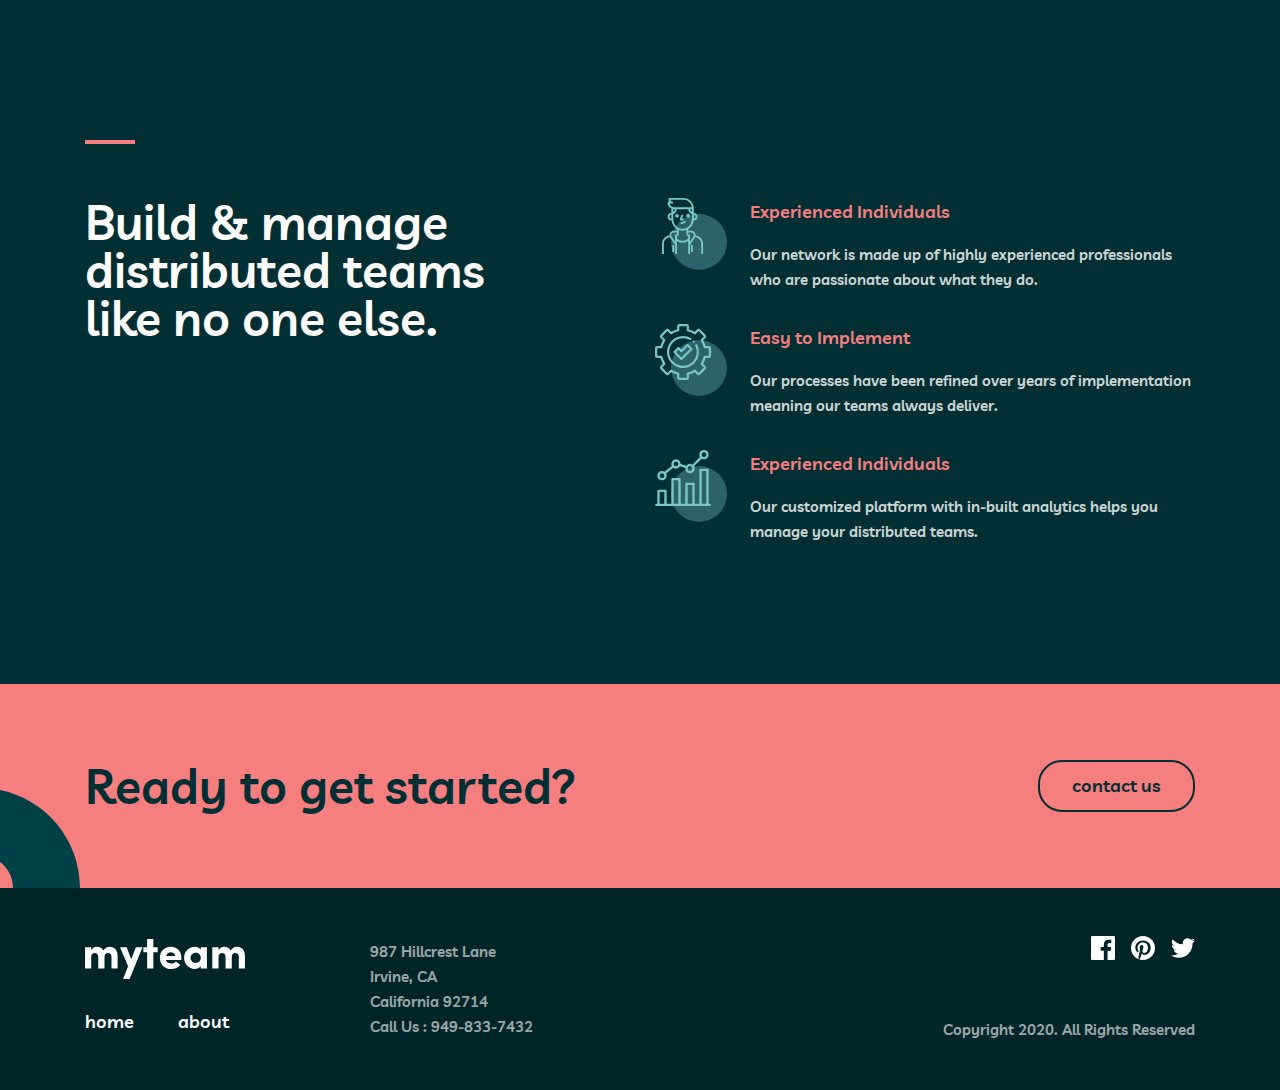
==== commit 9acc9aae: "Add" ====
--- a/index.html
+++ b/index.html
@@ -1,79 +1,6 @@
 <!DOCTYPE html>
 <html lang="en">
 <head>
-  <meta charset="UTF-8">
-  <meta http-equiv="X-UA-Compatible" content="IE=edge">
-  <meta name="viewport" content="width=device-width, initial-scale=1.0">
-  <title>Template project</title>
-  <link rel="stylesheet" href="./css/normalize.css">
-  <link rel="stylesheet" href="./css/main.css">
-  <!-- <link rel="stylesheet" href="./css/main.min.css"> -->
-</head>
-<body>
-
-
-  <!-- Site header start -->
-  <header class="site-header">
-    <!-- Your header code here -->
-    <div class="container">
-        <div class="site-header__wrapper d-flex">
-            <div class="site-header__inner d-flex">
-                <a class="site-logo" href="./index.html"><img class="site-logo__img" width="160" height="40" src="./photos/myteam.svg" alt="Myteam's logo"></a>
-
-                <!-- site navigation start -->
-                <nav class="navigation">
-                    <ul class="navigation__list d-flex">
-                        <li class="navigation__item">
-                            <a class="navigation__link" href="#">home</a>
-                        </li>
-                        <li class="navigation__item">
-                            <a class="navigation__link" href="#">about</a>
-                        </li>
-                    </ul>
-                </nav>
-            </div>
-            <!-- site navigation end -->
-            <a class="contact-link btn" href="#">contact us</a>
-        </div>
-    </div>
-  </header>
-  <!-- Site header finish -->
-
-  <!-- Site main start -->
-
-  <main class="site-main">
-
-    <!-- Hero section start -->
-    <section class="hero">
-      <!-- Your hero section code here -->
-      <div class="container">
-        <div class="hero__wrapper d-flex">
-            <div class="hero__inner">
-                <h1 class="hero__title">
-                    Find the best 
-                    <span class="hero__span text-danger">
-                        talent
-                    </span>
-                </h1>
-            </div>
-
-            <div class="hero__outer">
-                <p class="hero__text">
-                    Finding the right people and building high performing teams can be hard. Most companies aren’t tapping into the abundance of global talent. We’re about to change that.
-                </p>
-            </div>
-            
-        </div>
-      </div>
-    </section>
-    <!-- Hero section finish -->
-
-    <section class="build">
-        <div class="container">
-            <div class="build__left">
-                <h2 class="build__heading">
-                    Build & manage distributed teams like no one else.
-                </h2>
     <meta charset="UTF-8">
     <meta http-equiv="X-UA-Compatible" content="IE=edge">
     <meta name="viewport" content="width=device-width, initial-scale=1.0">
@@ -216,52 +143,6 @@
                 </div>
             </div>
         </div>
-    </section>
-
-
-    <!-- stories section start -->
-    <section class="stories">
-        <div class="container">
-            <div class="stories__wrapper">
-                <h2 class="stories__title">Delivering real results for top companies. Some of our success stories.</h2>
-                <ul class="stories__list">
-                    <li class="stories__item">
-                        <blockquote class="stories__quote">
-                            <p class="stories__text"> “The team perfectly fit the specialized skill set required. They focused on the most essential features helping us launch the platform eight months faster than planned.”</p>
-                            <cite class="stories__author">Kady Baker</cite>
-                        </blockquote>
-                        <p class="stories__desc">Product Manager at Bookmark</p>
-                    </li>
-                    <li class="stories__item">
-                        <blockquote class="stories__quote">
-                            <p class="stories__text">“We needed to automate our entire onboarding process. The team came in and built out the whole journey. Since going live, user retention has gone through the roof!”</p>
-                            <cite class="stories__author">Aiysha Reese</cite>
-                        </blockquote>
-                        <p class="stories__desc">Founder of Manage</p>
-                    </li>
-                    <li class="stories__item">
-                        <blockquote class="stories__quote">
-                            <p class="stories__text">“Amazing. Our team helped us build an app that delivered a new experience for hiring a physio. The launch was an instant success with 100k downloads in the first month.”</p>
-                            <cite class="stories__author">Arthur Clarke</cite>
-                        </blockquote>
-                        <p class="stories__desc">Co-founder of MyPhysio</p>
-                    </li>
-                </ul>
-            </div>
-        </div>
-    </section>
-    <!-- stories section finish -->
-  </main>
-
-  <!-- Site main finish -->
-
-  <!-- Site footer start -->
-
-  <footer class="site-footer">
-    <!-- Your footer code here -->
-  </footer>
-
-  <!-- Site footer finish -->
     </footer>
 </body>
 </html>--- a/css/main.css
+++ b/css/main.css
@@ -1,17 +1,5 @@
 /* VARIABLES */
 
-:root {
-  --main-bg-colorfff: #fff;
-  --main-bg-color000: #000;
-  --main-bg-color014E56: #014E56;
-  --main-bg-colorf67e7e: #f67e7e;
-  --main-bg-color79C8C7: #79C8C7;
-  --main-bg-color2C6269: #2C6269;
-  --main-bg-color012F34: #012F34;
-  --main-bg-color002529: #002529;
-  --main-font-size: 15px;
-  --main-font-weight: 600;
-  /* --main-line-height : 1.5; */
 :root{
     --main-bg-colorfff : #fff;
     --main-bg-color000:#000;
@@ -30,41 +18,6 @@
 
 *,
 *::before,
-*::after {
-  box-sizing: inherit;
-}
-
-
-html {
-  height: 100%;
-  box-sizing: border-box;
-}
-
-ul {
-  margin: 0;
-  padding-left: 0;
-  list-style: none;
-}
-
-a {
-  text-decoration: none;
-}
-
-img {
-  display: block;
-  height: auto;
-}
-
-body {
-  display: flex;
-  flex-direction: column;
-  height: 100%;
-  margin: 0;
-  padding: 0;
-  font-family: "Livvic", "Arial", sans-serif;
-  /* font-size: 16px; */
-  font-weight: 500;
-  /* line-height: var(--main-line-height); */
 *::after{
     box-sizing: inherit;
 }
@@ -112,30 +65,6 @@
 }
 image{
     display: inline-block;
-
-}
-
-/* default button styling */
-.btn {
-  padding: 11px 33px;
-  font-weight: 600;
-  font-size: 18px;
-  line-height: 28px;
-  text-align: center;
-  background-color: none;
-  border-radius: 24px;
-}
-
-/* a custom class for texts with red color */
-
-.text-danger {
-  color: var(--main-bg-colorf67e7e);
-}
-
-/* a custom class for display:flex */
-
-.d-flex {
-  display: flex;
 }
 
 /* VISUALLY-HIDDEN */
@@ -155,12 +84,6 @@
 
 /* CONTAINER */
 
-.container {
-  max-width: 1150px;
-  margin-right: auto;
-  margin-left: auto;
-  padding-right: 20px;
-  padding-left: 20px;
 .container{
     max-width: 1150px;
     margin-right: auto;
@@ -171,285 +94,11 @@
 
 /* STICKY-FOOTER */
 
-.site-main {
-  flex-grow: 1;
 .site-main{
     flex-grow: 1;
 }
-
 /* livvic-600 - latin */
 @font-face {
-  font-family: "Livvic";
-  font-style: normal;
-  font-weight: 600;
-  src:
-    url("../fonts/livvic-v13-latin-600.woff2") format("woff2"),
-    /* Chrome 26+, Opera 23+, Firefox 39+ */
-    url("../fonts/livvic-v13-latin-600.woff") format("woff");
-  /* Chrome 6+, Firefox 3.6+, IE 9+, Safari 5.1+ */
-}
-
-/* livvic-700 - latin */
-@font-face {
-  font-family: "Livvic";
-  font-style: normal;
-  font-weight: 700;
-  src:
-    url("../fonts/livvic-v13-latin-700.woff2") format("woff2"),
-    /* Chrome 26+, Opera 23+, Firefox 39+ */
-    url("../fonts/livvic-v13-latin-700.woff") format("woff");
-  /* Chrome 6+, Firefox 3.6+, IE 9+, Safari 5.1+ */
-}
-
-/*******************************
-    HEADER START
-********************************/
-
-.site-header {
-  padding: 83px 0;
-  background-color: var(--main-bg-color014E56);
-}
-
-.site-header__wrapper {
-  justify-content: space-between;
-  align-items: center;
-}
-
-.site-header__inner {
-  align-items: center;
-  gap: 80px;
-}
-
-.navigation__list {
-  gap: 40px;
-}
-
-.navigation__link {
-  font-weight: 600;
-  font-size: 18px;
-  line-height: 28px;
-  color: var(--main-bg-colorfff);
-}
-
-.site-header .contact-link {
-  color: var(--main-bg-colorfff);
-  border: 2px solid var(--main-bg-colorfff);
-}
-
-.site-header .contact-link:active {
-  background-color: var(--main-bg-colorfff);
-  color: var(--main-bg-color000);
-}
-
-/*******************************
-    SITE HERO START
-********************************/
-
-.hero {
-  position: relative;
-  padding-top: 53px;
-  padding-bottom: 250px;
-  background-color: var(--main-bg-color014E56);
-}
-
-.hero::before {
-  content: "";
-  position: absolute;
-  left: calc(50% - 720px);
-  width: 200px;
-  height: 200px;
-  background-image: url("../photos/top-lef-curcle.svg");
-  background-size: contain;
-  background-repeat: no-repeat;
-}
-
-.hero::after {
-  content: "";
-  position: absolute;
-  top: 80%;
-  left: calc(50% + 250px);
-  bottom: 0;
-  width: 358px;
-  height: 200px;
-  background-image: url("../photos/top-curcle.svg");
-  background-size: contain;
-  background-repeat: no-repeat;
-}
-
-.hero__wrapper {
-  align-items: center;
-  gap: 30px;
-}
-
-.hero__title {
-  margin: 0;
-  font-weight: 700;
-  font-size: 100px;
-  line-height: 100px;
-  color: var(--main-bg-colorfff);
-}
-
-.hero__outer {
-  position: relative;
-  width: min(445px, 50%);
-  padding-top: 79px;
-}
-
-.hero__outer::before {
-  content: "";
-  position: absolute;
-  top: 0;
-  width: 50px;
-  height: 4px;
-  background-color: var(--main-bg-color79C8C7);
-}
-
-.hero__text {
-  margin: 0;
-  font-weight: 600;
-  font-size: 18px;
-  line-height: 28px;
-  color: #FFFFFF;
-}
-
-/*******************************
-    STORIES START
-********************************/
-
-.stories {
-  position: relative;
-  background-color: var(--main-bg-color014E56);
-  padding: 140px 0;
-}
-
-.stories::before {
-  content: "";
-  position: absolute;
-  top: 0;
-  left: calc(50% - 720px);
-  width: 100px;
-  height: 100px;
-  background-image: url("../photos/kvd.svg");
-}
-
-.stories::after {
-  content: "";
-  position: absolute;
-  top: 78%;
-  left: calc(50% + 600px);
-  bottom: 0px;
-  width: 200px;
-  height: 200px;
-  background-image: url("../photos/bottom-curcle.svg");
-  background-repeat: no-repeat;
-}
-
-.stories__title {
-  margin-top: 0;
-  margin-bottom: 92px;
-  font-weight: 700;
-  font-size: 48px;
-  line-height: 48px;
-  text-align: center;
-  color: var(--main-bg-colorfff);
-}
-
-.stories__list {
-  display: flex;
-  gap: 30px;
-}
-
-.stories__item {
-  position: relative;
-  padding-bottom: 94px;
-
-}
-
-.stories__item::before {
-  content: "";
-  position: absolute;
-  top: -10%;
-  left: 50%;
-  transform: translateX(-50%);
-  width: 67px;
-  height: 56px;
-  background-image: url("../photos/“.svg");
-  background-size: contain;
-  background-repeat: no-repeat;
-  -webkit-transform: translateX(-50%);
-  -moz-transform: translateX(-50%);
-  -ms-transform: translateX(-50%);
-  -o-transform: translateX(-50%);
-}
-
-.stories__item::after{
-  content: "";
-  position: absolute;
-  bottom: 0;
-  left: 50%;
-  transform: translate(-50%);
-  width: 62px;
-  height: 62px;
-  border-radius: 50%;
-  -webkit-border-radius: 50%;
-  -moz-border-radius: 50%;
-  -ms-border-radius: 50%;
-  -o-border-radius: 50%;
-  background-repeat: no-repeat;
-  background-size: contain;
-  -webkit-transform: translate(-50%);
-  -moz-transform: translate(-50%);
-  -ms-transform: translate(-50%);
-  -o-transform: translate(-50%);
-}
-
-.stories__item:nth-child(1)::after{
-  background-image: url("../photos/red-girl.png");
-}
-
-.stories__item:nth-child(2)::after{
-  background-image: url("../photos/white-girl.png");
-}
-
-.stories__item:nth-child(3)::after{
-  background-image: url("../photos/man.png");
-}
-
-
-.stories__quote {
-  position: relative;
-  margin: 0;
-  z-index: 1;
-  text-align: center;
-}
-
-.stories__text {
-  z-index: 2;
-  margin: 0;
-  margin-bottom: 24px;
-  font-weight: 600;
-  font-size: 15px;
-  line-height: 25px;
-  text-align: center;
-  color: var(--main-bg-colorfff);
-}
-
-.stories__author {
-  margin-top: 0;
-  margin-bottom: 2px;
-  font-weight: 700;
-  font-size: 18px;
-  line-height: 28px;
-  color: var(--main-bg-color79C8C7);
-  text-align: center;
-}
-
-.stories__desc {
-  margin-bottom: 32px;
-  font-size: 13px;
-  line-height: 18px;
-  text-align: center;
-  color: var(--main-bg-colorfff);
     font-family: "Livvic";
     font-style: normal;
     font-weight: 600;
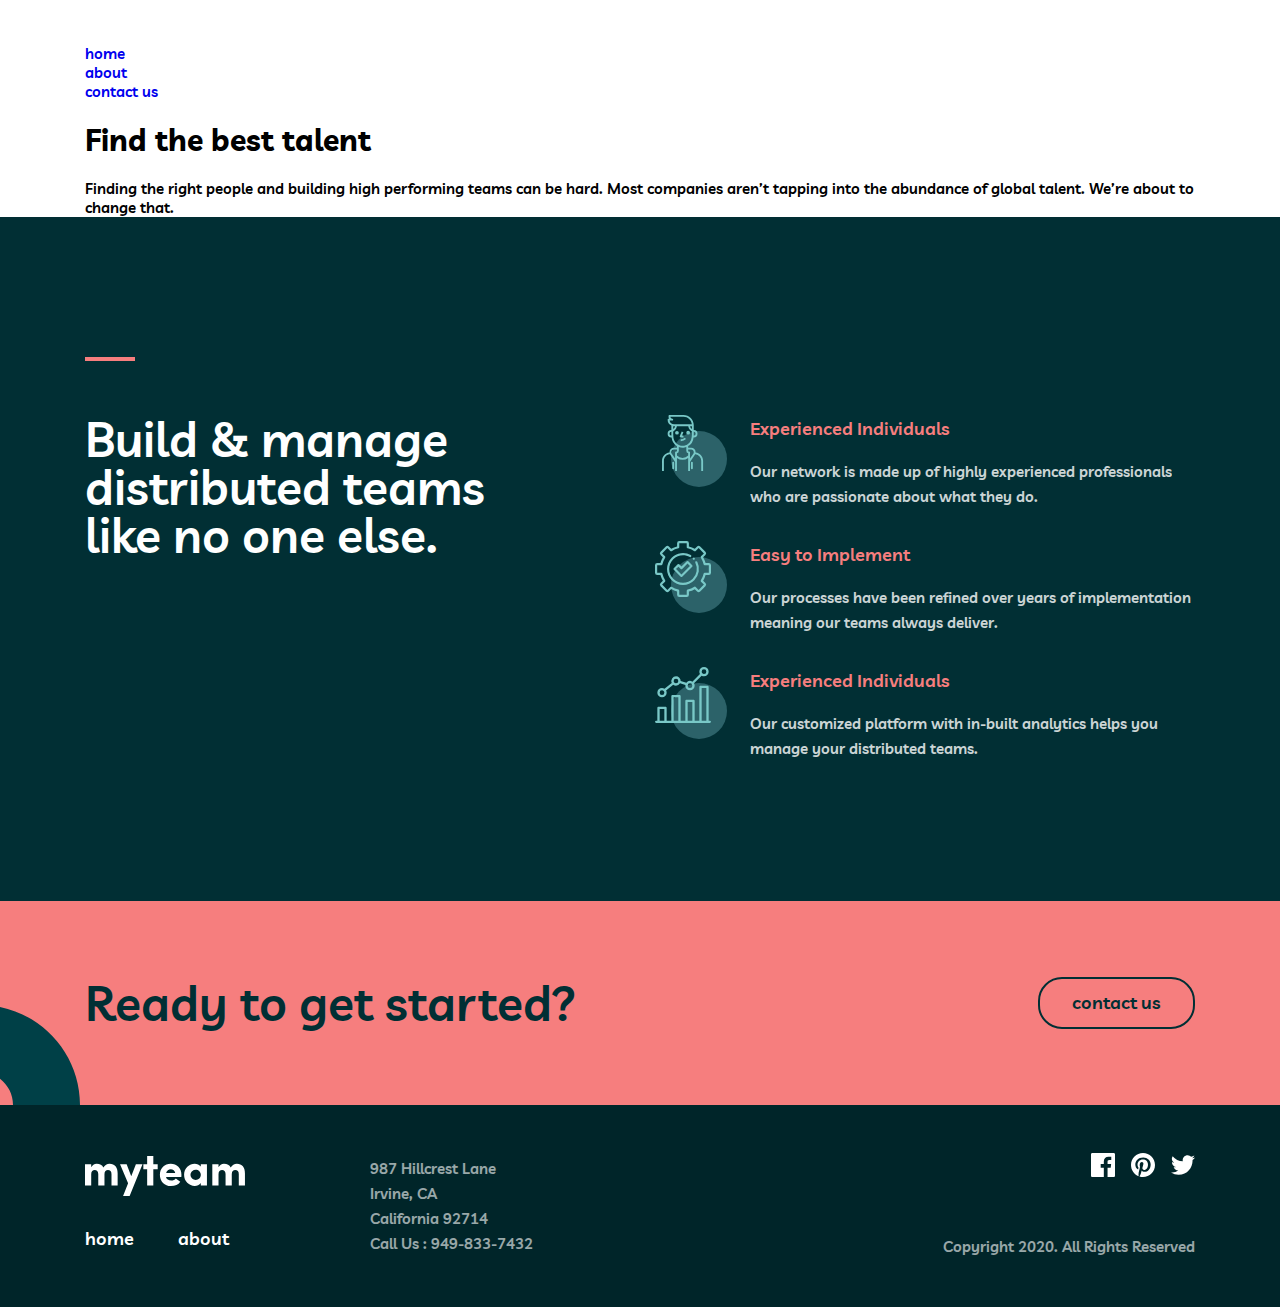
==== commit 8ee23348: "Add" ====
--- a/index.html
+++ b/index.html
@@ -13,7 +13,28 @@
     <!-- Site header start -->
     <header class="site-header">
         <!-- Your header code here -->
-    </header>
+        <div class="container">
+            <div class="site-header__wrapper d-flex">
+                <div class="site-header__inner d-flex">
+                    <a class="site-logo" href="./index.html"><img class="site-logo__img" width="160" height="40" src="./photos/myteam.svg" alt="Myteam's logo"></a>
+    
+                    <!-- site navigation start -->
+                    <nav class="navigation">
+                        <ul class="navigation__list d-flex">
+                            <li class="navigation__item">
+                                <a class="navigation__link" href="#">home</a>
+                            </li>
+                            <li class="navigation__item">
+                                <a class="navigation__link" href="#">about</a>
+                            </li>
+                        </ul>
+                    </nav>
+                </div>
+                <!-- site navigation end -->
+                <a class="contact-link btn" href="#">contact us</a>
+            </div>
+        </div>
+      </header>
     <!-- Site header finish -->
     
     <!-- Site main start -->
@@ -23,7 +44,26 @@
         <!-- Hero section start -->
         <section class="hero">
             <!-- Your hero section code here -->
-        </section>
+            <div class="container">
+              <div class="hero__wrapper d-flex">
+                  <div class="hero__inner">
+                      <h1 class="hero__title">
+                          Find the best 
+                          <span class="hero__span text-danger">
+                              talent
+                          </span>
+                      </h1>
+                  </div>
+      
+                  <div class="hero__outer">
+                      <p class="hero__text">
+                          Finding the right people and building high performing teams can be hard. Most companies aren’t tapping into the abundance of global talent. We’re about to change that.
+                      </p>
+                  </div>
+                  
+              </div>
+            </div>
+          </section>
         <!-- Hero section finish -->
         <!-- BUILD SECTION START -->
         <section class="build">
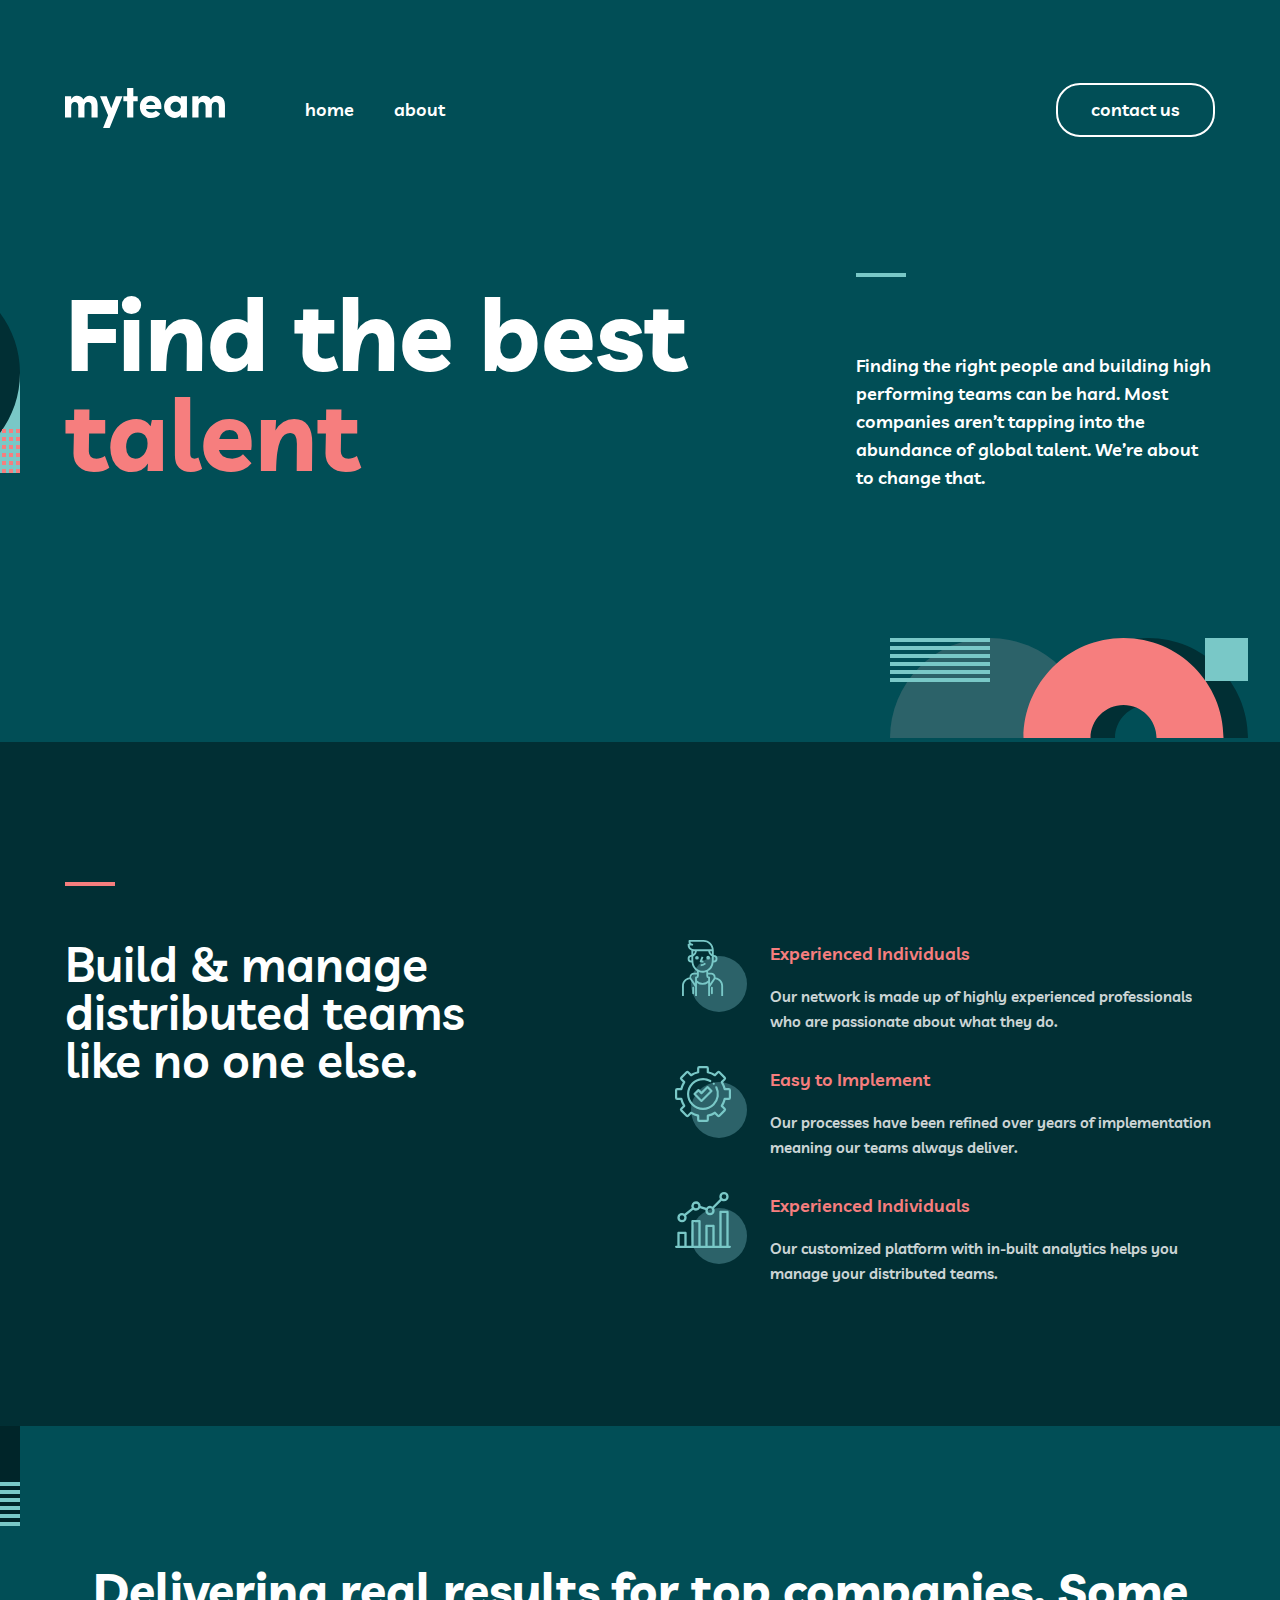
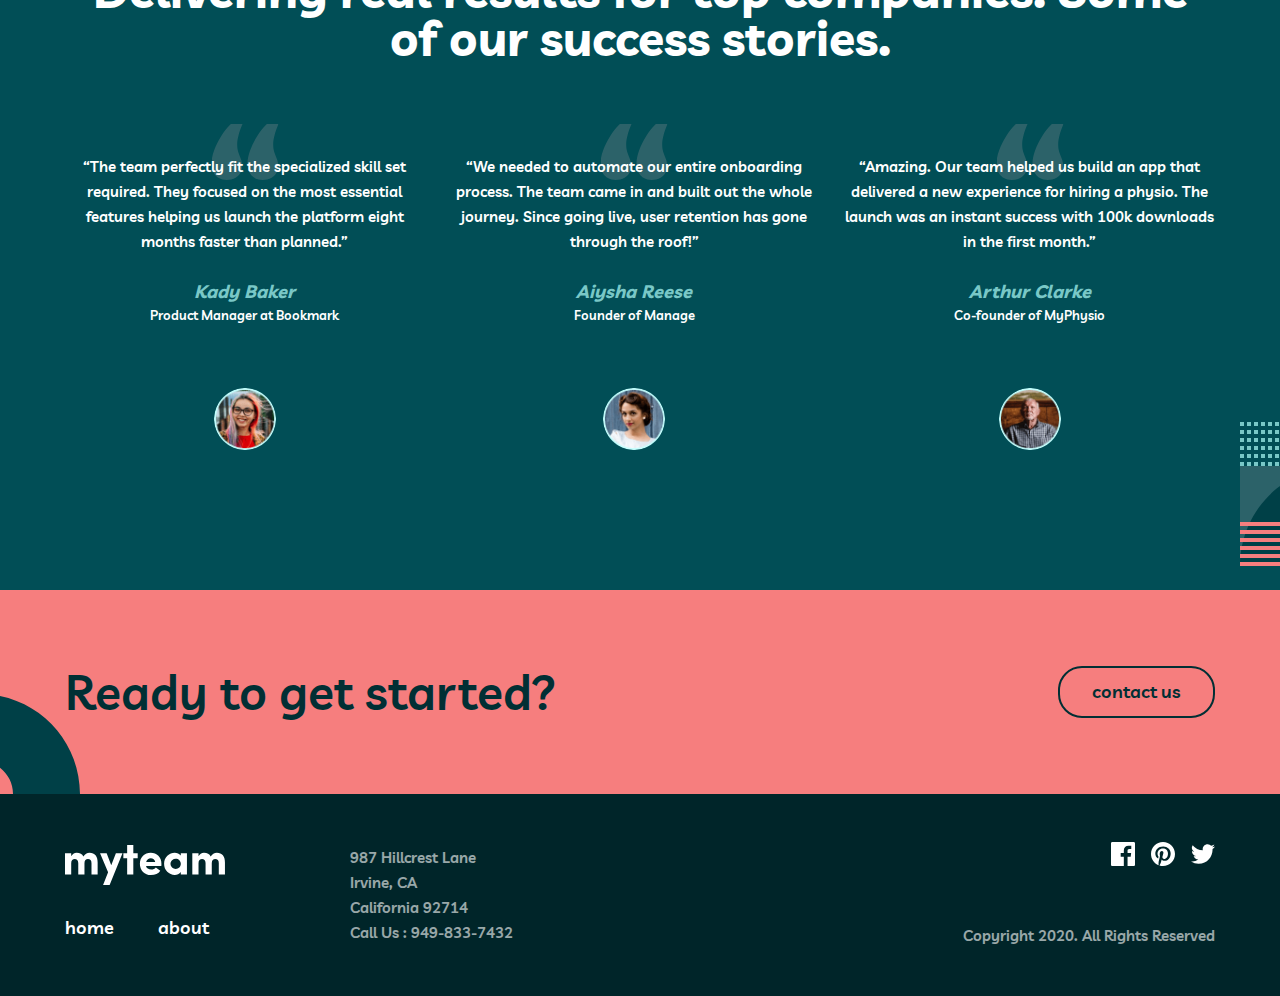
==== commit d33f0f51: "Add" ====
--- a/index.html
+++ b/index.html
@@ -113,11 +113,37 @@
         </section>
         <!-- BUILD SECTION FINISH -->
         
-        <!-- DELIVERING SECTION START -->
-        <section class="delivering">
-            
-        </section>
-        <!-- DELIVERING SECTION FINISH -->
+          <!-- stories section start -->
+    <section class="stories">
+        <div class="container">
+            <div class="stories__wrapper">
+                <h2 class="stories__title">Delivering real results for top companies. Some of our success stories.</h2>
+                <ul class="stories__list">
+                    <li class="stories__item">
+                        <blockquote class="stories__quote">
+                            <p class="stories__text"> “The team perfectly fit the specialized skill set required. They focused on the most essential features helping us launch the platform eight months faster than planned.”</p>
+                            <cite class="stories__author">Kady Baker</cite>
+                        </blockquote>
+                        <p class="stories__desc">Product Manager at Bookmark</p>
+                    </li>
+                    <li class="stories__item">
+                        <blockquote class="stories__quote">
+                            <p class="stories__text">“We needed to automate our entire onboarding process. The team came in and built out the whole journey. Since going live, user retention has gone through the roof!”</p>
+                            <cite class="stories__author">Aiysha Reese</cite>
+                        </blockquote>
+                        <p class="stories__desc">Founder of Manage</p>
+                    </li>
+                    <li class="stories__item">
+                        <blockquote class="stories__quote">
+                            <p class="stories__text">“Amazing. Our team helped us build an app that delivered a new experience for hiring a physio. The launch was an instant success with 100k downloads in the first month.”</p>
+                            <cite class="stories__author">Arthur Clarke</cite>
+                        </blockquote>
+                        <p class="stories__desc">Co-founder of MyPhysio</p>
+                    </li>
+                </ul>
+            </div>
+        </div>
+    </section>
         
         <!-- ARTICLE START -->
         <article class="site-article">
--- a/css/main.css
+++ b/css/main.css
@@ -1,329 +1,665 @@
 /* VARIABLES */
 
-:root{
-    --main-bg-colorfff : #fff;
-    --main-bg-color000:#000;
-    --main-bg-color014E56 : #014E56;
-    --main-bg-colorf67e7e : #f67e7e;
-    --main-bg-color79C8C7 : #79C8C7;
-    --main-bg-color2C6269 : #2C6269;
-    --main-bg-color012F34 : #012F34;
-    --main-bg-color002529 : #002529;
+:root {
+    --main-bg-colorfff: #fff;
+    --main-bg-color000: #000;
+    --main-bg-color014E56: #014E56;
+    --main-bg-colorf67e7e: #f67e7e;
+    --main-bg-color79C8C7: #79C8C7;
+    --main-bg-color2C6269: #2C6269;
+    --main-bg-color012F34: #012F34;
+    --main-bg-color002529: #002529;
     --main-font-size : 16px;
-    --main-font-weight : 600;
+    --main-font-weight: 600;
     /* --main-line-height : 1.5; */
-}
-
-/* GENERAL */
-
-*,
-*::before,
-*::after{
+  /* :root{
+      --main-bg-colorfff : #fff;
+      --main-bg-color000:#000;
+      --main-bg-color014E56 : #014E56;
+      --main-bg-colorf67e7e : #f67e7e;
+      --main-bg-color79C8C7 : #79C8C7;
+      --main-bg-color2C6269 : #2C6269;
+      --main-bg-color012F34 : #012F34;
+      --main-bg-color002529 : #002529;
+      --main-font-weight : 600;
+      /* --main-line-height : 1.5; */
+  } */
+  
+  /* GENERAL */
+  
+  *,
+  *::before,
+  *::after {
     box-sizing: inherit;
-}
-
-
-html{
+  }
+  
+  
+  html {
     height: 100%;
     box-sizing: border-box;
-}
-
-img{
+  }
+  
+  ul {
+    margin: 0;
+    padding-left: 0;
+    list-style: none;
+  }
+  
+  a {
+    text-decoration: none;
+  }
+  
+  img {
     display: block;
     height: auto;
-}
-
-body{
+  }
+  
+  body {
     display: flex;
     flex-direction: column;
     height: 100%;
     margin: 0;
     padding: 0;
     font-family: "Livvic", "Arial", sans-serif;
-    font-size: 15px;
+    /* font-size: 16px; */
+    font-weight: 500;
+    /* line-height: var(--main-line-height); */}
+  html{
+      height: 100%;
+      box-sizing: border-box;
+  }
+  
+  img{
+      display: block;
+      height: auto;
+  }
+  
+  body{
+      display: flex;
+      flex-direction: column;
+      height: 100%;
+      margin: 0;
+      padding: 0;
+      font-family: "Livvic", "Arial", sans-serif;
+      font-size: 15px;
+      font-weight: 600;
+      overflow-x: hidden;
+      /* line-height: var(--main-line-height); */
+  }
+  p{
+      margin: 0;
+  }
+  ul{
+      margin: 0;
+      padding: 0;
+      list-style: none;
+  }
+  a{
+      text-decoration: none;
+  }
+  li{
+      margin: 0;
+      padding: 0;
+  }
+  img{
+      display: inline-block;
+  }
+  image{
+      display: inline-block;
+  
+  }
+  
+  /* default button styling */
+  .btn {
+    padding: 11px 33px;
     font-weight: 600;
-    overflow-x: hidden;
-    /* line-height: var(--main-line-height); */
-}
-p{
-    margin: 0;
-}
-ul{
-    margin: 0;
-    padding: 0;
-    list-style: none;
-}
-a{
-    text-decoration: none;
-}
-li{
-    margin: 0;
-    padding: 0;
-}
-img{
-    display: inline-block;
-}
-image{
-    display: inline-block;
-}
-
-/* VISUALLY-HIDDEN */
-
-.visually-hidden {
-    position: absolute;
-    width: 1px;
-    height: 1px;
-    margin: -1px;
-    padding: 0;
-    border: 0;
-    white-space: nowrap;
-    clip-path: inset(100%);
-    clip: rect(0 0 0 0);
-    overflow: hidden;
-}
-
-/* CONTAINER */
-
-.container{
+    font-size: 18px;
+    line-height: 28px;
+    text-align: center;
+    background-color: none;
+    border-radius: 24px;
+  }
+  
+  /* a custom class for texts with red color */
+  
+  .text-danger {
+    color: var(--main-bg-colorf67e7e);
+  }
+  
+  /* a custom class for display:flex */
+  
+  .d-flex {
+    display: flex;
+  }
+  
+  /* VISUALLY-HIDDEN */
+  
+  .visually-hidden {
+      position: absolute;
+      width: 1px;
+      height: 1px;
+      margin: -1px;
+      padding: 0;
+      border: 0;
+      white-space: nowrap;
+      clip-path: inset(100%);
+      clip: rect(0 0 0 0);
+      overflow: hidden;
+  }
+  
+  /* CONTAINER */
+  
+  .container {
     max-width: 1150px;
     margin-right: auto;
     margin-left: auto;
     padding-right: 20px;
     padding-left: 20px;
-}
-
-/* STICKY-FOOTER */
-
-.site-main{
+  }
+  /* STICKY-FOOTER */
+  
+  .site-main {
     flex-grow: 1;
-}
-/* livvic-600 - latin */
-@font-face {
+  }
+  
+  /* livvic-600 - latin */
+  @font-face {
     font-family: "Livvic";
     font-style: normal;
     font-weight: 600;
-    src: 
-    url("../fonts/livvic-v13-latin-600.woff2") format("woff2"), /* Chrome 26+, Opera 23+, Firefox 39+ */
-    url("../fonts/livvic-v13-latin-600.woff") format("woff"); /* Chrome 6+, Firefox 3.6+, IE 9+, Safari 5.1+ */
-}
-/* livvic-700 - latin */
-@font-face {
+    src:
+      url("../fonts/livvic-v13-latin-600.woff2") format("woff2"),
+      /* Chrome 26+, Opera 23+, Firefox 39+ */
+      url("../fonts/livvic-v13-latin-600.woff") format("woff");
+    /* Chrome 6+, Firefox 3.6+, IE 9+, Safari 5.1+ */
+  }
+  
+  /* livvic-700 - latin */
+  @font-face {
     font-family: "Livvic";
     font-style: normal;
     font-weight: 700;
     src:
-    url("../fonts/livvic-v13-latin-700.woff2") format("woff2"), /* Chrome 26+, Opera 23+, Firefox 39+ */
-    url("../fonts/livvic-v13-latin-700.woff") format("woff"); /* Chrome 6+, Firefox 3.6+, IE 9+, Safari 5.1+ */
-}
-/* .site-header {
-}
-.site-main {
-}
-.hero {
-}
-.site-footer {
-    
-} */
-.build {
-    padding: 140px 0;
-    background-color: var(--main-bg-color012F34);
-}
-.border{
-    margin-bottom: 54px;
-    display: block;
-    width: 50px;
-    height: 4px;
-    background: var(--main-bg-colorf67e7e);
-}
-.build__parent{
-    display: flex;
+      url("../fonts/livvic-v13-latin-700.woff2") format("woff2"),
+      /* Chrome 26+, Opera 23+, Firefox 39+ */
+      url("../fonts/livvic-v13-latin-700.woff") format("woff");
+    /* Chrome 6+, Firefox 3.6+, IE 9+, Safari 5.1+ */
+  }
+  
+  /*******************************
+      HEADER START
+  ********************************/
+  
+  .site-header {
+    padding: 83px 0;
+    background-color: var(--main-bg-color014E56);
+  }
+  
+  .site-header__wrapper {
     justify-content: space-between;
-}
-.build__left {
-    width: 445px;
-}
-.build__heading {
-    margin: 0;
-    font-weight: var(--main-font-weight);
-    font-size: 48px;
-    line-height: 48px;
-    color: var(--main-bg-colorfff);
-}
-.build__list{
-    position: relative;
-}
-.build__list::after {
-    position: absolute;
-    top: calc(50% + 69px);
-    left: calc(50% + 374.9px);
-    content: "";
-    display: inline-block;
-    width: 200px;
-    height: 244px;
-    background-repeat: no-repeat;
-    background-image: url("../photos/build-img.svg");
-}
-.build__item {
-    display: flex;
-    width: 540px;
-    margin-bottom: 32px;
-    justify-content: space-between;
-}
-.build__item::before {
-    display: inline-block;
-    content: "";
-    width: 72px;
-    height: 72px;
-    background-size: cover;
-    background-repeat: no-repeat;
-    
-}
-.build__item--Experienced::before{
-    background-image: url("../photos/curcle-boy.svg");
-}
-.build__item--Easy::before{
-    background-image: url("../photos/curcle-mech.svg");
-}
-.build__item--Enhanced{
-    margin-bottom: 0;
-}
-.build__item--Enhanced::before{
-    background-image: url("../photos/curcle-target.svg");
-}
-/* .item {
-} */
-.item__box{
-    width: 445px;
-}
-.item__heading {
-    margin: 0;
-    margin-bottom: 16px;
-    font-weight: var(--main-font-weight);
-    font-size: 18px;
-    line-height: 28px;
-    color: var(--main-bg-colorf67e7e);
-}
-.item__text {
-    margin: 0;
-    line-height: 25px;
-    color: var(--main-bg-colorfff);
-    mix-blend-mode: normal;
-    opacity: 0.8;
-}
-.site-article {
-    padding: 76px 0;
-    background-color: var(--main-bg-colorf67e7e);
-}
-.site-article__box {
-    position: relative;
-    display: flex;
     align-items: center;
-    justify-content: space-between;
-}
-.site-article__box::after{
-    position: absolute;
-    top: calc(50% - 42px);
-    left: calc(50% - 760px);
-    display: inline-block;
-    content: "";
-    width: 200px;
-    height: 144px;
-    background-repeat: no-repeat;
-    background-image: url("../photos/bottom-curcle.svg");
-}
-.site-article__heading {
-    margin: 0;
-    font-weight: var(--main-font-weight);
-    font-size: 48px;
-    line-height: 48px;
-    color: var(--main-bg-color012F34);
-}
-.site-article__link {
-    display: inline-block;
-    padding: 10px 32px;
-    border: 2px solid #012F34;
-    border-radius: 24px;
-    font-size: 18px;
-    line-height: 28px;
-    color: var(--main-bg-color012F34);
-}
-.site-article__link:hover{
-    background: #012F34;
-    border: 2px solid #012F34;
-    border-radius: 24px;
-    color: var(--main-bg-colorfff);
-}
-.site-footer {
-    padding: 48px 0;
-    background-color: var(--main-bg-color002529);
-}
-.site-footer__box {
-    display: flex;
+  }
+  
+  .site-header__inner {
     align-items: center;
-    justify-content: space-between;
-}
-.parent-box {
-    display: flex;
-}
-.parent-box__left {
-    display: flex;
-    width: 449px;
-}
-/* .parent-box__child {
-} */
-.parent-box__child--left {
-    margin-right: 125px;
-}
-/* .footer {
-} */
-.footer__box {
-    margin-top: 25px;
-}
-.site-link {
-    margin-right: 40px;
+    gap: 80px;
+  }
+  
+  .navigation__list {
+    gap: 40px;
+  }
+  
+  .navigation__link {
+    font-weight: 600;
     font-size: 18px;
     line-height: 28px;
     color: var(--main-bg-colorfff);
-}
-.site-link:nth-child(2) {
-    margin-right: 0px;
-}
-.parent-box__text {
+  }
+  
+  .site-header .contact-link {
+    color: var(--main-bg-colorfff);
+    border: 2px solid var(--main-bg-colorfff);
+  }
+  
+  .site-header .contact-link:active {
+    background-color: var(--main-bg-colorfff);
+    color: var(--main-bg-color000);
+  }
+  
+  /*******************************
+      SITE HERO START
+  ********************************/
+  
+  .hero {
+    position: relative;
+    padding-top: 53px;
+    padding-bottom: 250px;
+    background-color: var(--main-bg-color014E56);
+  }
+  
+  .hero::before {
+    content: "";
+    position: absolute;
+    left: calc(50% - 720px);
+    width: 200px;
+    height: 200px;
+    background-image: url("../photos/top-lef-curcle.svg");
+    background-size: contain;
+    background-repeat: no-repeat;
+  }
+  
+  .hero::after {
+    content: "";
+    position: absolute;
+    top: 80%;
+    left: calc(50% + 250px);
+    bottom: 0;
+    width: 358px;
+    height: 200px;
+    background-image: url("../photos/top-curcle.svg");
+    background-size: contain;
+    background-repeat: no-repeat;
+  }
+  
+  .hero__wrapper {
+    align-items: center;
+    gap: 30px;
+  }
+  
+  .hero__title {
+    margin: 0;
+    font-weight: 700;
+    font-size: 100px;
+    line-height: 100px;
+    color: var(--main-bg-colorfff);
+  }
+  
+  .hero__outer {
+    position: relative;
+    width: min(445px, 50%);
+    padding-top: 79px;
+  }
+  
+  .hero__outer::before {
+    content: "";
+    position: absolute;
+    top: 0;
+    width: 50px;
+    height: 4px;
+    background-color: var(--main-bg-color79C8C7);
+  }
+  
+  .hero__text {
+    margin: 0;
+    font-weight: 600;
+    font-size: 18px;
+    line-height: 28px;
+    color: #FFFFFF;
+  }
+  
+  /*******************************
+      STORIES START
+  ********************************/
+  
+  .stories {
+    position: relative;
+    background-color: var(--main-bg-color014E56);
+    padding: 140px 0;
+  }
+  
+  .stories::before {
+    content: "";
+    position: absolute;
+    top: 0;
+    left: calc(50% - 720px);
+    width: 100px;
+    height: 100px;
+    background-image: url("../photos/kvd.svg");
+  }
+  
+  .stories::after {
+    content: "";
+    position: absolute;
+    top: 78%;
+    left: calc(50% + 600px);
+    bottom: 0px;
+    width: 200px;
+    height: 200px;
+    background-image: url("../photos/bottom-curcle.svg");
+    background-repeat: no-repeat;
+  }
+  
+  .stories__title {
+    margin-top: 0;
+    margin-bottom: 92px;
+    font-weight: 700;
+    font-size: 48px;
+    line-height: 48px;
+    text-align: center;
+    color: var(--main-bg-colorfff);
+  }
+  
+  .stories__list {
+    display: flex;
+    gap: 30px;
+  }
+  
+  .stories__item {
+    position: relative;
+    padding-bottom: 94px;
+  
+  }
+  
+  .stories__item::before {
+    content: "";
+    position: absolute;
+    top: -10%;
+    left: 50%;
+    transform: translateX(-50%);
+    width: 67px;
+    height: 56px;
+    background-image: url("../photos/“.svg");
+    background-size: contain;
+    background-repeat: no-repeat;
+    -webkit-transform: translateX(-50%);
+    -moz-transform: translateX(-50%);
+    -ms-transform: translateX(-50%);
+    -o-transform: translateX(-50%);
+  }
+  
+  .stories__item::after{
+    content: "";
+    position: absolute;
+    bottom: 0;
+    left: 50%;
+    transform: translate(-50%);
+    width: 62px;
+    height: 62px;
+    border-radius: 50%;
+    -webkit-border-radius: 50%;
+    -moz-border-radius: 50%;
+    -ms-border-radius: 50%;
+    -o-border-radius: 50%;
+    background-repeat: no-repeat;
+    background-size: contain;
+    -webkit-transform: translate(-50%);
+    -moz-transform: translate(-50%);
+    -ms-transform: translate(-50%);
+    -o-transform: translate(-50%);
+  }
+  
+  .stories__item:nth-child(1)::after{
+    background-image: url("../photos/red-girl.png");
+  }
+  
+  .stories__item:nth-child(2)::after{
+    background-image: url("../photos/white-girl.png");
+  }
+  
+  .stories__item:nth-child(3)::after{
+    background-image: url("../photos/man.png");
+  }
+  
+  
+  .stories__quote {
+    position: relative;
+    margin: 0;
+    z-index: 1;
+    text-align: center;
+  }
+  
+  .stories__text {
+    z-index: 2;
+    margin: 0;
+    margin-bottom: 24px;
+    font-weight: 600;
     font-size: 15px;
     line-height: 25px;
+    text-align: center;
     color: var(--main-bg-colorfff);
-    mix-blend-mode: normal;
-    opacity: 0.6;
-}
-/* .parent-box__child--right {
-} */
-.footer__list {
-    margin-bottom: 53px;
-    display: flex;
-    align-items: center;
-    justify-content: end;
-}
-.footer__item {
-    margin-left: 16px;
-}
-.footer__item:nth-child(1){
-    margin-left: 0;
-}
-/* .footer__link {
-}
-.footer__logo {
-} */
-.footer__text {
-    font-size: 15px;
-    line-height: 25px;
-    text-align: right;
+  }
+  
+  .stories__author {
+    margin-top: 0;
+    margin-bottom: 2px;
+    font-weight: 700;
+    font-size: 18px;
+    line-height: 28px;
+    color: var(--main-bg-color79C8C7);
+    text-align: center;
+  }
+  
+  .stories__desc {
+    margin-bottom: 32px;
+    font-size: 13px;
+    line-height: 18px;
+    text-align: center;
     color: var(--main-bg-colorfff);
-    mix-blend-mode: normal;
-    opacity: 0.6;
-}
-.svg{
-    color: var(--main-bg-colorfff);
-}
-.svg:hover{
-    color: #f67e7e;
-}+      font-family: "Livvic";
+      font-style: normal;
+      font-weight: 600;
+      src: 
+      url("../fonts/livvic-v13-latin-600.woff2") format("woff2"), /* Chrome 26+, Opera 23+, Firefox 39+ */
+      url("../fonts/livvic-v13-latin-600.woff") format("woff"); /* Chrome 6+, Firefox 3.6+, IE 9+, Safari 5.1+ */
+  }
+  /* livvic-700 - latin */
+  @font-face {
+      font-family: "Livvic";
+      font-style: normal;
+      font-weight: 700;
+      src:
+      url("../fonts/livvic-v13-latin-700.woff2") format("woff2"), /* Chrome 26+, Opera 23+, Firefox 39+ */
+      url("../fonts/livvic-v13-latin-700.woff") format("woff"); /* Chrome 6+, Firefox 3.6+, IE 9+, Safari 5.1+ */
+  }
+  /* .site-header {
+  }
+  .site-main {
+  }
+  .hero {
+  }
+  .site-footer {
+      
+  } */
+  .build {
+      padding: 140px 0;
+      background-color: var(--main-bg-color012F34);
+  }
+  .border{
+      margin-bottom: 54px;
+      display: block;
+      width: 50px;
+      height: 4px;
+      background: var(--main-bg-colorf67e7e);
+  }
+  .build__parent{
+      display: flex;
+      justify-content: space-between;
+  }
+  .build__left {
+      width: 445px;
+  }
+  .build__heading {
+      margin: 0;
+      font-weight: var(--main-font-weight);
+      font-size: 48px;
+      line-height: 48px;
+      color: var(--main-bg-colorfff);
+  }
+  .build__list{
+      position: relative;
+  }
+  .build__list::after {
+      position: absolute;
+      top: calc(50% + 69px);
+      left: calc(50% + 374.9px);
+      content: "";
+      display: inline-block;
+      width: 200px;
+      height: 244px;
+      background-repeat: no-repeat;
+      background-image: url("../photos/build-img.svg");
+  }
+  .build__item {
+      display: flex;
+      width: 540px;
+      margin-bottom: 32px;
+      justify-content: space-between;
+  }
+  .build__item::before {
+      display: inline-block;
+      content: "";
+      width: 72px;
+      height: 72px;
+      background-size: cover;
+      background-repeat: no-repeat;
+      
+  }
+  .build__item--Experienced::before{
+      background-image: url("../photos/curcle-boy.svg");
+  }
+  .build__item--Easy::before{
+      background-image: url("../photos/curcle-mech.svg");
+  }
+  .build__item--Enhanced{
+      margin-bottom: 0;
+  }
+  .build__item--Enhanced::before{
+      background-image: url("../photos/curcle-target.svg");
+  }
+  /* .item {
+  } */
+  .item__box{
+      width: 445px;
+  }
+  .item__heading {
+      margin: 0;
+      margin-bottom: 16px;
+      font-weight: var(--main-font-weight);
+      font-size: 18px;
+      line-height: 28px;
+      color: var(--main-bg-colorf67e7e);
+  }
+  .item__text {
+      margin: 0;
+      line-height: 25px;
+      color: var(--main-bg-colorfff);
+      mix-blend-mode: normal;
+      opacity: 0.8;
+  }
+  .site-article {
+      padding: 76px 0;
+      background-color: var(--main-bg-colorf67e7e);
+  }
+  .site-article__box {
+      position: relative;
+      display: flex;
+      align-items: center;
+      justify-content: space-between;
+  }
+  .site-article__box::after{
+      position: absolute;
+      top: calc(50% - 42px);
+      left: calc(50% - 760px);
+      display: inline-block;
+      content: "";
+      width: 200px;
+      height: 144px;
+      background-repeat: no-repeat;
+      background-image: url("../photos/bottom-curcle.svg");
+  }
+  .site-article__heading {
+      margin: 0;
+      font-weight: var(--main-font-weight);
+      font-size: 48px;
+      line-height: 48px;
+      color: var(--main-bg-color012F34);
+  }
+  .site-article__link {
+      display: inline-block;
+      padding: 10px 32px;
+      border: 2px solid #012F34;
+      border-radius: 24px;
+      font-size: 18px;
+      line-height: 28px;
+      color: var(--main-bg-color012F34);
+  }
+  .site-article__link:hover{
+      background: #012F34;
+      border: 2px solid #012F34;
+      border-radius: 24px;
+      color: var(--main-bg-colorfff);
+  }
+  .site-footer {
+      padding: 48px 0;
+      background-color: var(--main-bg-color002529);
+  }
+  .site-footer__box {
+      display: flex;
+      align-items: center;
+      justify-content: space-between;
+  }
+  .parent-box {
+      display: flex;
+  }
+  .parent-box__left {
+      display: flex;
+      width: 449px;
+  }
+  /* .parent-box__child {
+  } */
+  .parent-box__child--left {
+      margin-right: 125px;
+  }
+  /* .footer {
+  } */
+  .footer__box {
+      margin-top: 25px;
+  }
+  .site-link {
+      margin-right: 40px;
+      font-size: 18px;
+      line-height: 28px;
+      color: var(--main-bg-colorfff);
+  }
+  .site-link:nth-child(2) {
+      margin-right: 0px;
+  }
+  .parent-box__text {
+      font-size: 15px;
+      line-height: 25px;
+      color: var(--main-bg-colorfff);
+      mix-blend-mode: normal;
+      opacity: 0.6;
+  }
+  /* .parent-box__child--right {
+  } */
+  .footer__list {
+      margin-bottom: 53px;
+      display: flex;
+      align-items: center;
+      justify-content: end;
+  }
+  .footer__item {
+      margin-left: 16px;
+  }
+  .footer__item:nth-child(1){
+      margin-left: 0;
+  }
+  /* .footer__link {
+  }
+  .footer__logo {
+  } */
+  .footer__text {
+      font-size: 15px;
+      line-height: 25px;
+      text-align: right;
+      color: var(--main-bg-colorfff);
+      mix-blend-mode: normal;
+      opacity: 0.6;
+  }
+  .svg{
+      color: var(--main-bg-colorfff);
+  }
+  .svg:hover{
+      color: #f67e7e;
+  }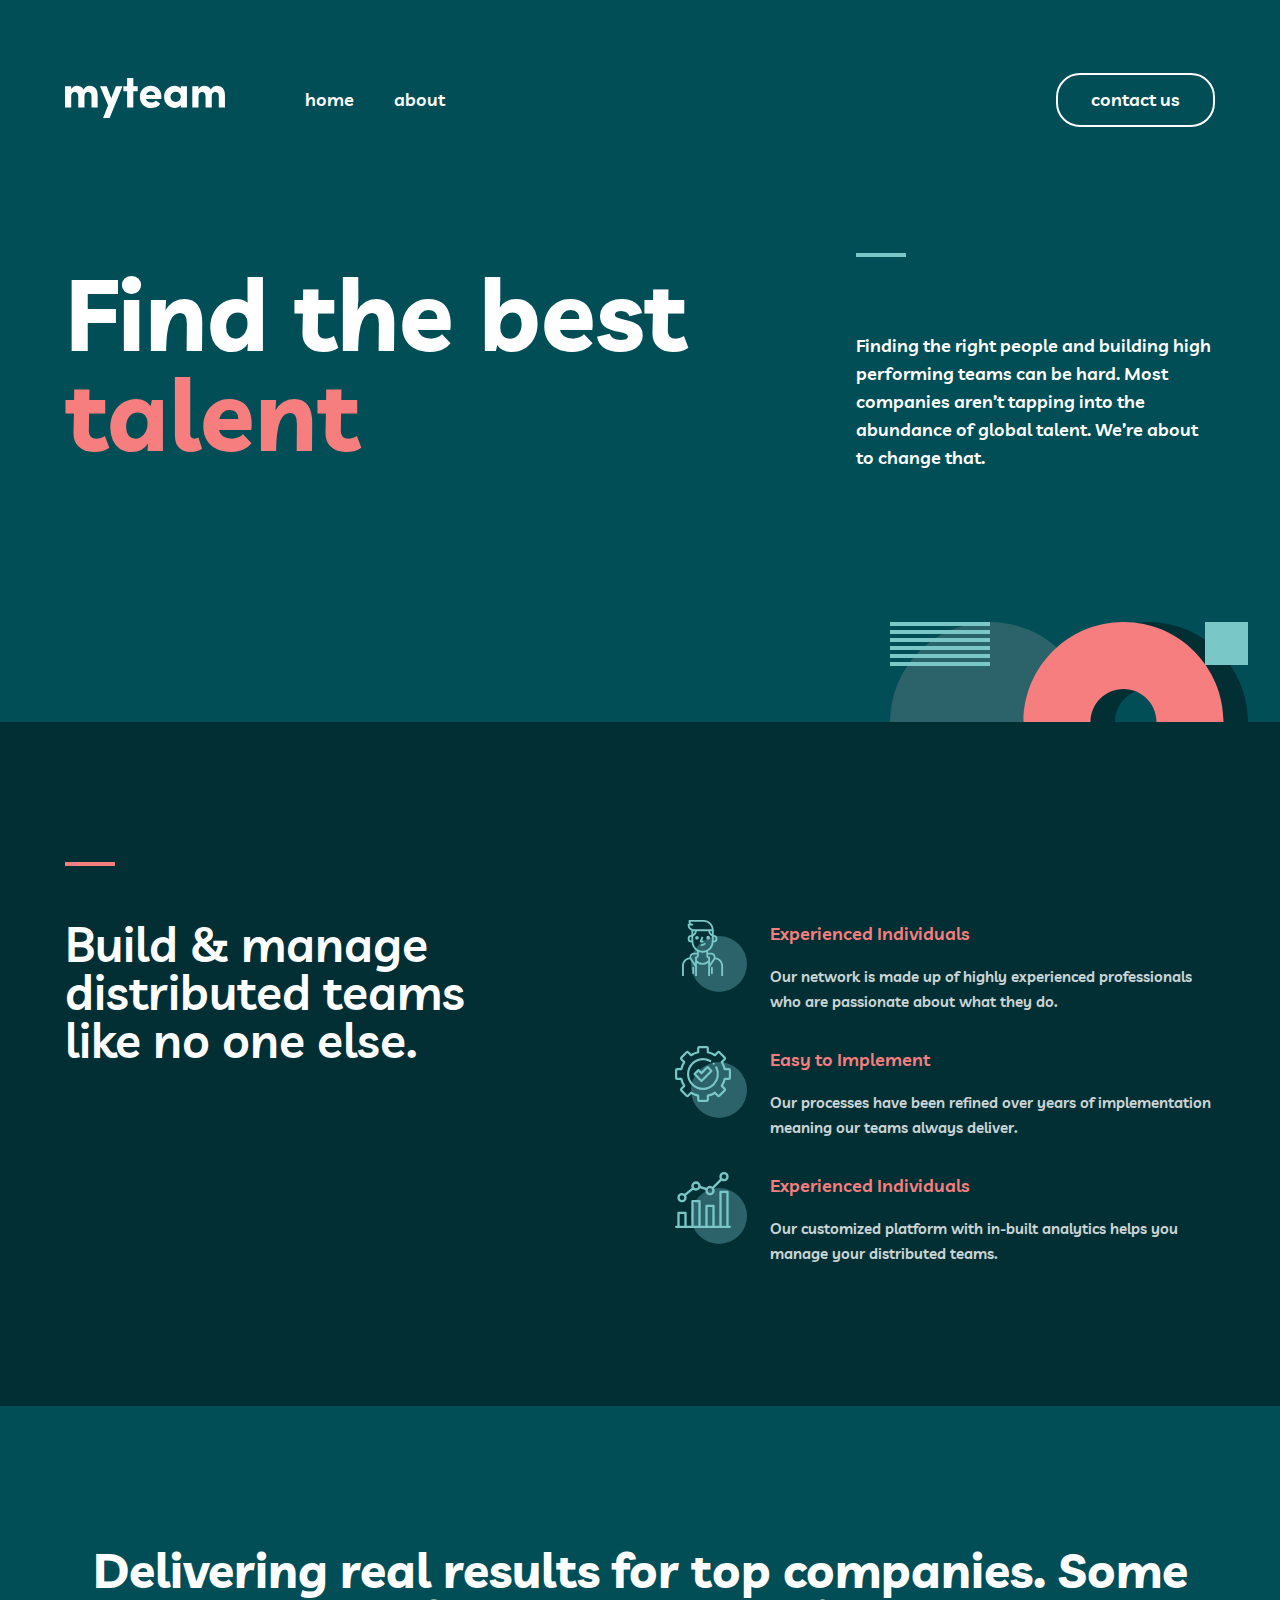
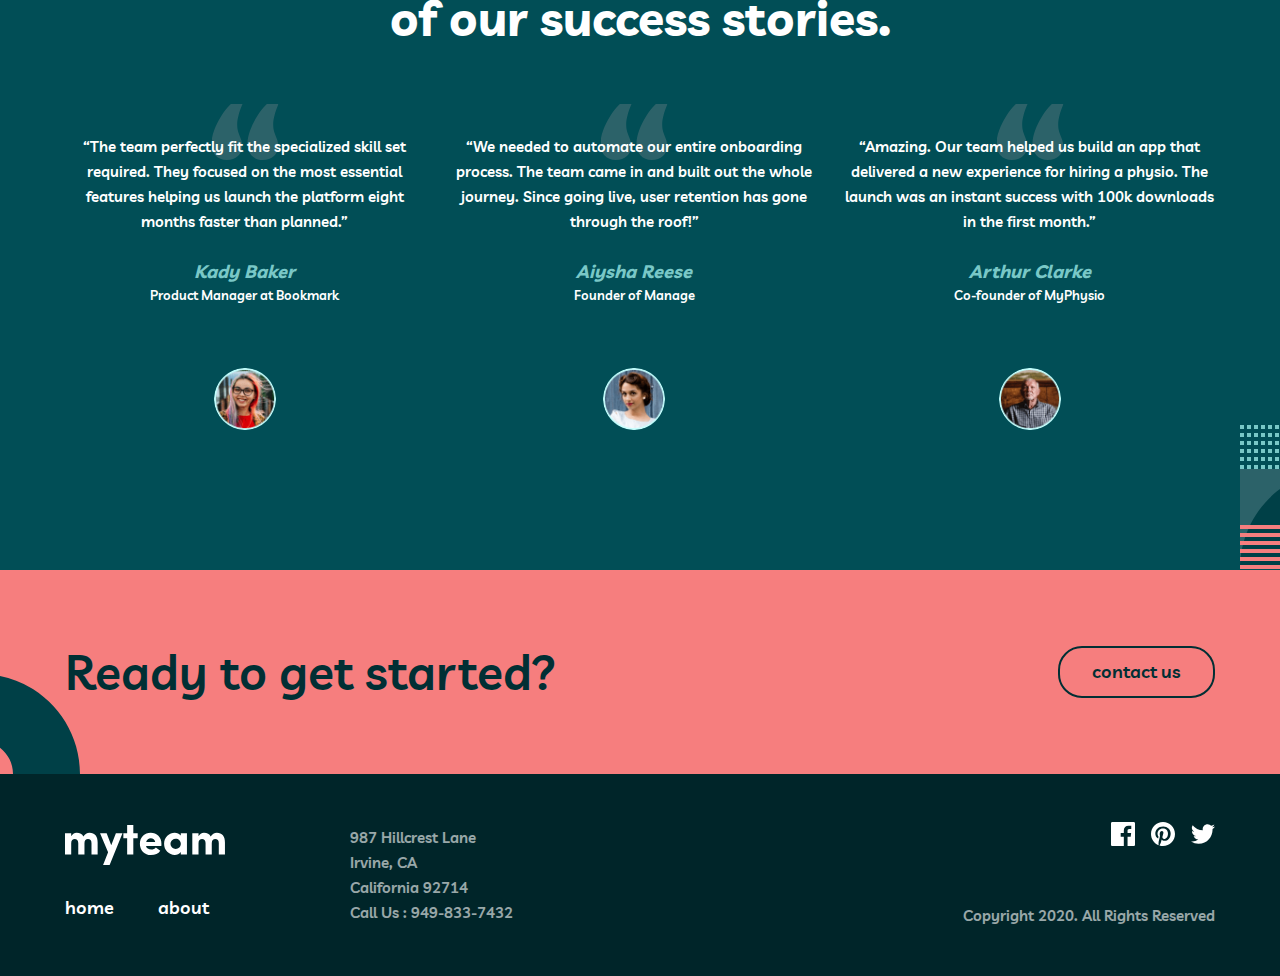
==== commit 21511d2d: "Add contact page" ====
--- a/index.html
+++ b/index.html
@@ -22,16 +22,16 @@
                     <nav class="navigation">
                         <ul class="navigation__list d-flex">
                             <li class="navigation__item">
-                                <a class="navigation__link" href="#">home</a>
+                                <a class="navigation__link" id="first" href="./index.html">home</a>
                             </li>
                             <li class="navigation__item">
-                                <a class="navigation__link" href="#">about</a>
+                                <a class="navigation__link" href="./about.html">about</a>
                             </li>
                         </ul>
                     </nav>
                 </div>
                 <!-- site navigation end -->
-                <a class="contact-link btn" href="#">contact us</a>
+                <a class="contact-link btn" href="./contact.html">contact us</a>
             </div>
         </div>
       </header>
@@ -173,10 +173,10 @@
                     <div class="parent-box__child parent-box__child--left footer">
                         <img src="./photos/myteam.svg" alt="My team logo">
                         <div class="footer__box">
-                            <a href="#" class="site-link">
+                            <a href="#" id="first" class="site-link">
                                 home
                             </a>
-                            <a href="#" class="site-link">
+                            <a href="./about.html" class="site-link">
                                 about
                             </a>
                         </div>
--- a/css/main.css
+++ b/css/main.css
@@ -67,6 +67,7 @@
   html{
       height: 100%;
       box-sizing: border-box;
+      scroll-behavior: smooth;
   }
   
   img{
@@ -108,7 +109,9 @@
       display: inline-block;
   
   }
-  
+  svg{
+    display: inline-block;
+  }
   /* default button styling */
   .btn {
     padding: 11px 33px;
@@ -119,7 +122,6 @@
     background-color: none;
     border-radius: 24px;
   }
-  
   /* a custom class for texts with red color */
   
   .text-danger {
@@ -191,7 +193,7 @@
   ********************************/
   
   .site-header {
-    padding: 83px 0;
+    padding: 73px 0;
     background-color: var(--main-bg-color014E56);
   }
   
@@ -215,12 +217,20 @@
     line-height: 28px;
     color: var(--main-bg-colorfff);
   }
-  
+  .navigation__link:hover{
+    color: #F67E7E;
+  }
   .site-header .contact-link {
     color: var(--main-bg-colorfff);
     border: 2px solid var(--main-bg-colorfff);
   }
-  
+  .site-header .contact-link:hover{
+    background-color: #FFFFFF;
+    border: 2px solid #FFFFFF;
+    border-radius: 24px;
+        color: #002529;
+      
+  }
   .site-header .contact-link:active {
     background-color: var(--main-bg-colorfff);
     color: var(--main-bg-color000);
@@ -240,7 +250,7 @@
   .hero::before {
     content: "";
     position: absolute;
-    left: calc(50% - 720px);
+    left: calc(50% - 760px);
     width: 200px;
     height: 200px;
     background-image: url("../photos/top-lef-curcle.svg");
@@ -251,7 +261,7 @@
   .hero::after {
     content: "";
     position: absolute;
-    top: 80%;
+    top: 80.9%;
     left: calc(50% + 250px);
     bottom: 0;
     width: 358px;
@@ -311,7 +321,7 @@
     content: "";
     position: absolute;
     top: 0;
-    left: calc(50% - 720px);
+    left: calc(50% - 760px);
     width: 100px;
     height: 100px;
     background-image: url("../photos/kvd.svg");
@@ -320,7 +330,7 @@
   .stories::after {
     content: "";
     position: absolute;
-    top: 78%;
+    top: 81%;
     left: calc(50% + 600px);
     bottom: 0px;
     width: 200px;
@@ -624,6 +634,9 @@
   .site-link:nth-child(2) {
       margin-right: 0px;
   }
+  .site-link:hover{
+    color: #F67E7E;
+  }
   .parent-box__text {
       font-size: 15px;
       line-height: 25px;
@@ -662,4 +675,101 @@
   }
   .svg:hover{
       color: #f67e7e;
-  }+  }
+
+
+
+/* ABOUT-PAGE INTRO-SECTION */
+
+.intro {
+  position: relative;
+  padding: 47px 0 120px 0;
+  justify-content: space-between;
+  background: var(--main-bg-color014E56);
+}
+.intro::after{
+  content: "";
+  position: absolute;
+  left: calc(50% + 660px);
+  bottom: 0;
+  width: 100px;
+  height: 200px;
+  background-image: url("../photos/curcle-half.svg");
+  background-size: contain;
+  background-repeat: no-repeat;
+}
+.intro__box {
+  display: flex;
+}
+.left {
+  width: 350px;
+}
+.left__heading {
+margin: 0;
+font-weight: var(--main-font-weight);
+font-size: 64px;
+line-height: 100px;
+color: var(--main-bg-colorfff);
+}
+.right {
+  position: relative;
+  width: 730px;
+  padding-top: 79px;
+}
+.right::before{
+  content: "";
+  position: absolute;
+  top: 0;
+  width: 50px;
+  height: 4px;
+  background-color: var(--main-bg-colorf67e7e)
+}
+.right__minibox {
+  display: block;
+  margin-bottom: 40px;
+  width: 50px;
+  height: 4px;
+  background: #F67E7E;
+}
+.right__text {
+  font-size: 18px;
+  line-height: 28px;
+  color: var(--main-bg-colorfff);
+}
+
+/* START CLIENTS SECTION */
+
+.clients {
+  position: relative;
+  padding: 140px 0;
+  background-color: var(--main-bg-color012F34);
+}
+.clients::before{
+  position: absolute;
+  top: 0;
+  left: calc(50% - 760px);
+  display: inline-block;
+  content: "";
+  width: 200px;
+  height: 200px;
+  background-repeat: no-repeat;
+  background-image: url("../photos/curcle.svg");
+}
+.clients__heading {
+margin: 0;
+margin-bottom: 70px;
+font-weight: 700;
+font-size: 48px;
+line-height: 48px;
+text-align: center;
+color: var(--main-bg-colorfff);
+}
+.clients__list {
+  display: flex;
+  align-items: center;
+  justify-content: space-between;
+}
+/* .clients__item {
+}
+.clients__link {
+} */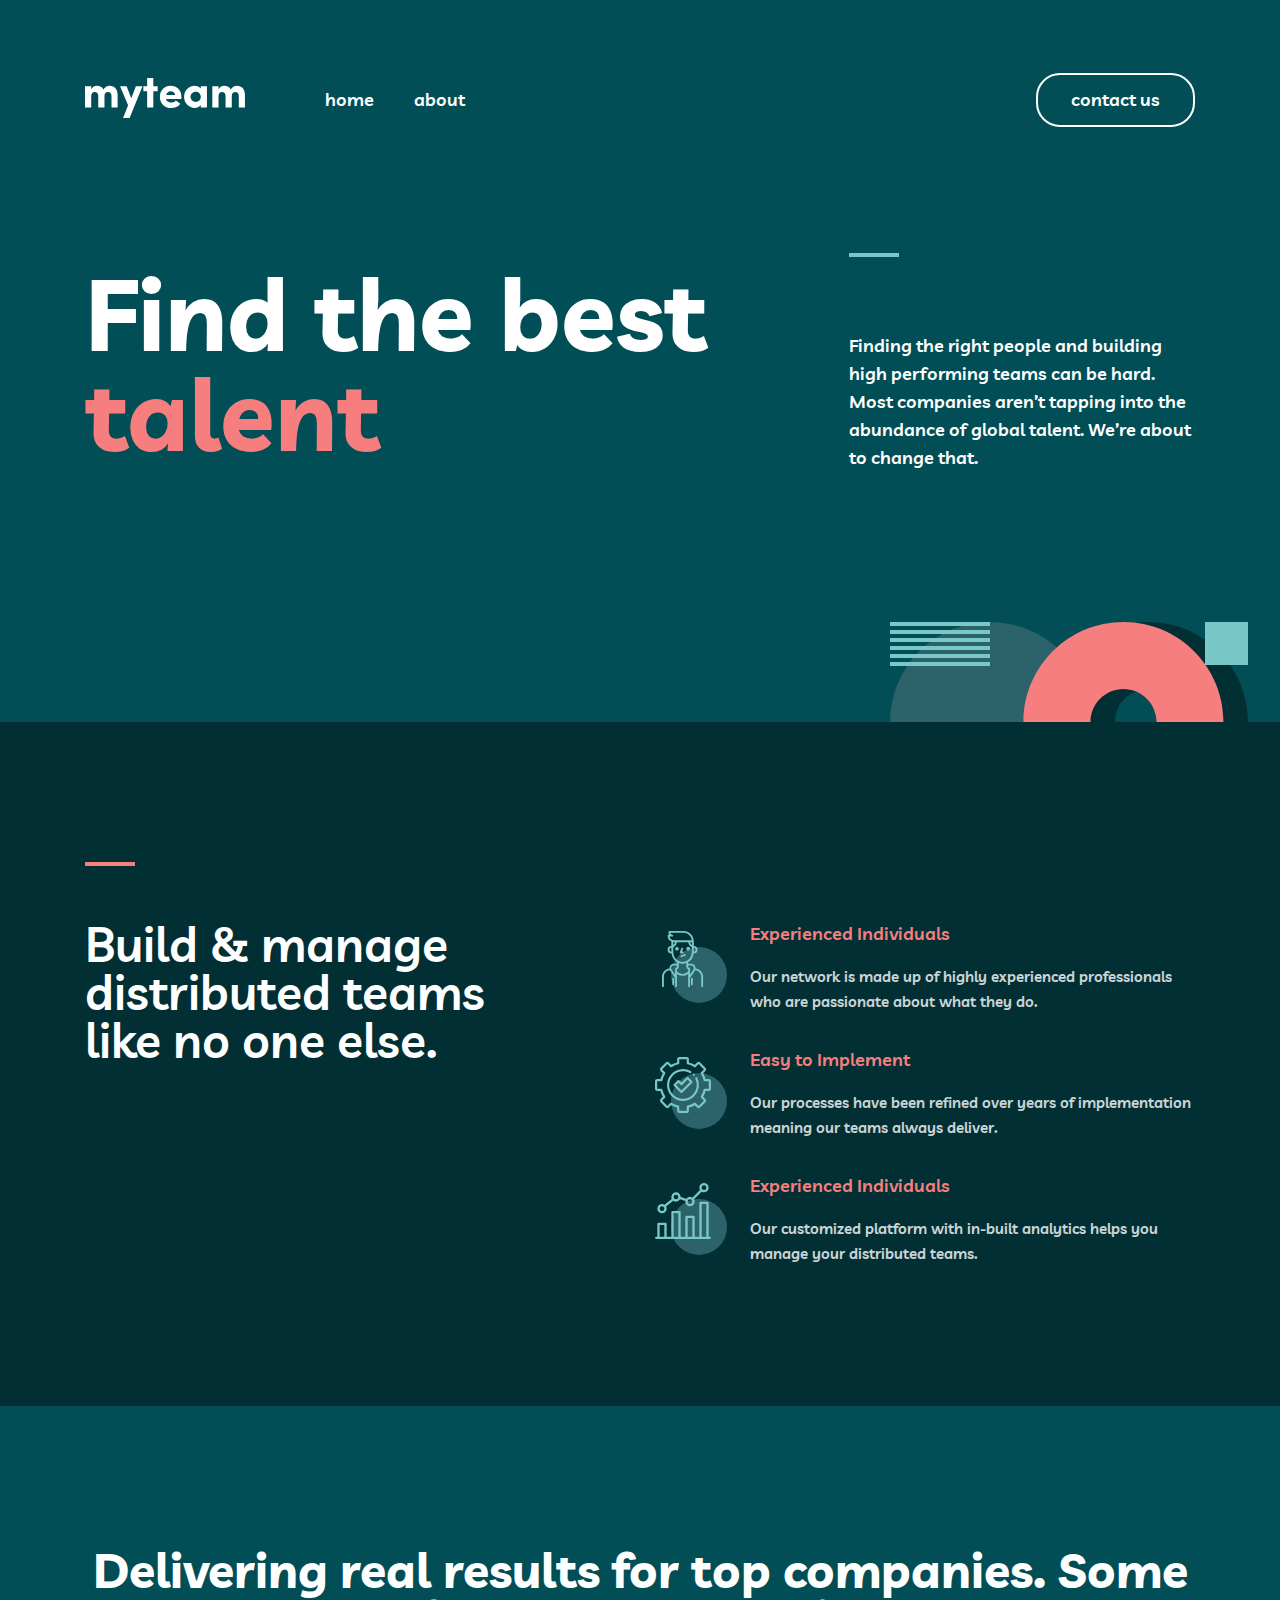
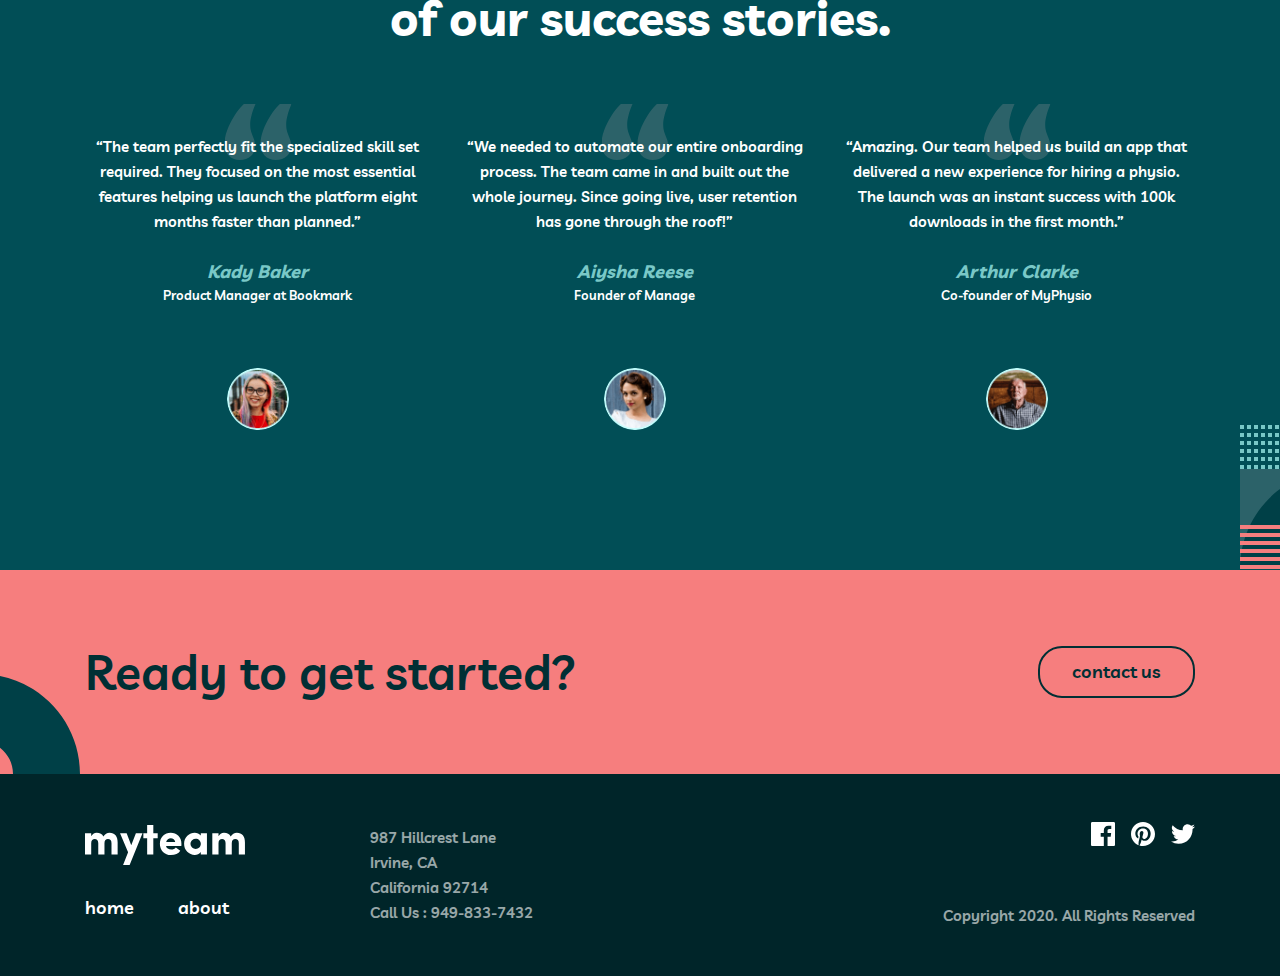
==== commit 7eac2965: "Add section" ====
--- a/index.html
+++ b/index.html
@@ -76,8 +76,8 @@
                             Build & manage distributed teams like no one else.
                         </h2>
                     </div>
-                    <ul class="build__list">
-                        <li class="build__item build__item--Experienced item">
+                    <ul class="site__list site__list--after">
+                        <li class="site__item site__item--Experienced item">
                             <div class="item__box">
                                 <h3 class="item__heading">
                                     Experienced Individuals
@@ -87,7 +87,7 @@
                                 </p>
                             </div>
                         </li>
-                        <li class="build__item build__item--Easy item">
+                        <li class="site__item site__item--Easy item">
                             <div class="item__box">
                                 <h3 class="item__heading">
                                     Easy to Implement
@@ -97,7 +97,7 @@
                                 </p>
                             </div>
                         </li>
-                        <li class="build__item build__item--Enhanced item">
+                        <li class="site__item site__item--Enhanced item">
                             <div class="item__box">
                                 <h3 class="item__heading">
                                     Experienced Individuals
@@ -152,7 +152,7 @@
                     <h2 class="site-article__heading">
                         Ready to get started?
                     </h2>
-                    <a href="#" class="site-article__link">
+                    <a href="./contact.html" class="site-article__link">
                         contact us
                     </a>
                 </div>
--- a/css/main.css
+++ b/css/main.css
@@ -1,17 +1,17 @@
 /* VARIABLES */
 
 :root {
-    --main-bg-colorfff: #fff;
-    --main-bg-color000: #000;
-    --main-bg-color014E56: #014E56;
-    --main-bg-colorf67e7e: #f67e7e;
-    --main-bg-color79C8C7: #79C8C7;
-    --main-bg-color2C6269: #2C6269;
-    --main-bg-color012F34: #012F34;
-    --main-bg-color002529: #002529;
-    --main-font-size : 16px;
-    --main-font-weight: 600;
-    /* --main-line-height : 1.5; */
+  --main-bg-colorfff: #fff;
+  --main-bg-color000: #000;
+  --main-bg-color014E56: #014E56;
+  --main-bg-colorf67e7e: #f67e7e;
+  --main-bg-color79C8C7: #79C8C7;
+  --main-bg-color2C6269: #2C6269;
+  --main-bg-color012F34: #012F34;
+  --main-bg-color002529: #002529;
+  --main-font-size: 16px;
+  --main-font-weight: 600;
+  /* --main-line-height : 1.5; */
   /* :root{
       --main-bg-colorfff : #fff;
       --main-bg-color000:#000;
@@ -23,6 +23,309 @@
       --main-bg-color002529 : #002529;
       --main-font-weight : 600;
       /* --main-line-height : 1.5; */
+
+}
+
+/* GENERAL */
+
+*,
+*::before,
+*::after {
+  box-sizing: inherit;
+}
+
+
+html {
+  height: 100%;
+  box-sizing: border-box;
+}
+
+ul {
+  margin: 0;
+  padding-left: 0;
+  list-style: none;
+}
+
+a {
+  text-decoration: none;
+}
+
+img {
+  display: block;
+  height: auto;
+}
+
+body {
+  display: flex;
+  flex-direction: column;
+  height: 100%;
+  margin: 0;
+  padding: 0;
+  font-family: "Livvic", "Arial", sans-serif;
+  /* font-size: 16px; */
+  font-weight: 500;
+  /* line-height: var(--main-line-height); */
+}
+
+html {
+  height: 100%;
+  box-sizing: border-box;
+}
+
+img {
+  display: block;
+  height: auto;
+}
+
+body {
+  display: flex;
+  flex-direction: column;
+  height: 100%;
+  margin: 0;
+  padding: 0;
+  font-family: "Livvic", "Arial", sans-serif;
+  font-size: 15px;
+  font-weight: 600;
+  overflow-x: hidden;
+  /* line-height: var(--main-line-height); */
+}
+
+p {
+  margin: 0;
+}
+
+ul {
+  margin: 0;
+  padding: 0;
+  list-style: none;
+}
+
+a {
+  text-decoration: none;
+}
+
+li {
+  margin: 0;
+  padding: 0;
+}
+
+img {
+  display: inline-block;
+}
+
+image {
+  display: inline-block;
+
+}
+
+button {
+  border: none;
+  cursor: pointer;
+}
+
+/* default button styling */
+.btn {
+  padding: 11px 33px;
+  font-weight: 600;
+  font-size: 18px;
+  line-height: 28px;
+  text-align: center;
+  background-color: none;
+  border-radius: 24px;
+}
+
+/* a custom class for texts with red color */
+
+.text-danger {
+  color: var(--main-bg-colorf67e7e);
+}
+
+/* a custom class for display:flex */
+
+.d-flex {
+  display: flex;
+}
+
+/* VISUALLY-HIDDEN */
+
+.visually-hidden {
+  position: absolute;
+  width: 1px;
+  height: 1px;
+  margin: -1px;
+  padding: 0;
+  border: 0;
+  white-space: nowrap;
+  clip-path: inset(100%);
+  clip: rect(0 0 0 0);
+  overflow: hidden;
+}
+
+/* CONTAINER */
+
+.container {
+  max-width: 1150px;
+  margin-right: auto;
+  margin-left: auto;
+  padding-right: 20px;
+  padding-left: 20px;
+}
+
+/* STICKY-FOOTER */
+
+.site-main {
+  flex-grow: 1;
+}
+
+/* livvic-600 - latin */
+@font-face {
+  font-family: "Livvic";
+  font-style: normal;
+  font-weight: 600;
+  src:
+    url("../fonts/livvic-v13-latin-600.woff2") format("woff2"),
+    /* Chrome 26+, Opera 23+, Firefox 39+ */
+    url("../fonts/livvic-v13-latin-600.woff") format("woff");
+  /* Chrome 6+, Firefox 3.6+, IE 9+, Safari 5.1+ */
+}
+
+/* livvic-700 - latin */
+@font-face {
+  font-family: "Livvic";
+  font-style: normal;
+  font-weight: 700;
+  src:
+    url("../fonts/livvic-v13-latin-700.woff2") format("woff2"),
+    /* Chrome 26+, Opera 23+, Firefox 39+ */
+    url("../fonts/livvic-v13-latin-700.woff") format("woff");
+  /* Chrome 6+, Firefox 3.6+, IE 9+, Safari 5.1+ */
+}
+
+/*******************************
+      HEADER START
+  ********************************/
+
+.site-header {
+  padding: 83px 0;
+  background-color: var(--main-bg-color014E56);
+}
+
+.site-header__wrapper {
+  justify-content: space-between;
+  align-items: center;
+}
+
+.site-header__inner {
+  align-items: center;
+  gap: 80px;
+}
+
+.navigation__list {
+  gap: 40px;
+}
+
+.navigation__link {
+  font-weight: 600;
+  font-size: 18px;
+  line-height: 28px;
+  color: var(--main-bg-colorfff);
+}
+
+.navigation__link:hover {
+  color: #F67E7E;
+}
+
+.site-header .contact-link {
+  color: var(--main-bg-colorfff);
+  border: 2px solid var(--main-bg-colorfff);
+}
+
+.site-header .contact-link:hover {
+  background-color: #FFFFFF;
+  border: 2px solid #FFFFFF;
+  border-radius: 24px;
+  color: #002529;
+
+}
+
+.site-header .contact-link:active {
+  background-color: var(--main-bg-colorfff);
+  color: var(--main-bg-color000);
+}
+
+/*******************************
+      SITE HERO START
+  ********************************/
+
+.hero {
+  position: relative;
+  padding-top: 47px;
+  padding-bottom: 250px;
+  background-color: var(--main-bg-color014E56);
+}
+
+.hero::before {
+  content: "";
+  position: absolute;
+  left: calc(50% - 760px);
+  width: 200px;
+  height: 200px;
+  background-image: url("../photos/top-lef-curcle.svg");
+  background-size: contain;
+  background-repeat: no-repeat;
+}
+
+.hero::after {
+  content: "";
+  position: absolute;
+  top: 80%;
+  left: calc(50% + 250px);
+  bottom: 0;
+  width: 358px;
+  height: 200px;
+  background-image: url("../photos/top-curcle.svg");
+  background-size: contain;
+  background-repeat: no-repeat;
+}
+
+.hero__wrapper {
+  align-items: center;
+  gap: 30px;
+}
+
+.hero__title {
+  margin: 0;
+  font-weight: 700;
+  font-size: 100px;
+  line-height: 100px;
+  color: var(--main-bg-colorfff);
+}
+
+.hero__outer {
+  position: relative;
+  width: min(445px, 50%);
+  padding-top: 79px;
+}
+
+.hero__outer::before {
+  content: "";
+  position: absolute;
+  top: 0;
+  width: 50px;
+  height: 4px;
+  background-color: var(--main-bg-color79C8C7);
+}
+
+.hero__text {
+  margin: 0;
+  font-weight: 600;
+  font-size: 18px;
+  line-height: 28px;
+  color: #FFFFFF;
+}
+
+/*******************************
+
   } */
   
   /* GENERAL */
@@ -308,160 +611,167 @@
   }
   
   /*******************************
+
       STORIES START
   ********************************/
-  
-  .stories {
-    position: relative;
-    background-color: var(--main-bg-color014E56);
-    padding: 140px 0;
-  }
-  
-  .stories::before {
-    content: "";
-    position: absolute;
-    top: 0;
-    left: calc(50% - 760px);
-    width: 100px;
-    height: 100px;
-    background-image: url("../photos/kvd.svg");
-  }
-  
-  .stories::after {
-    content: "";
-    position: absolute;
-    top: 81%;
-    left: calc(50% + 600px);
-    bottom: 0px;
-    width: 200px;
-    height: 200px;
-    background-image: url("../photos/bottom-curcle.svg");
-    background-repeat: no-repeat;
-  }
-  
-  .stories__title {
-    margin-top: 0;
-    margin-bottom: 92px;
-    font-weight: 700;
-    font-size: 48px;
-    line-height: 48px;
-    text-align: center;
-    color: var(--main-bg-colorfff);
-  }
-  
-  .stories__list {
-    display: flex;
-    gap: 30px;
-  }
-  
-  .stories__item {
-    position: relative;
-    padding-bottom: 94px;
-  
-  }
-  
-  .stories__item::before {
-    content: "";
-    position: absolute;
-    top: -10%;
-    left: 50%;
-    transform: translateX(-50%);
-    width: 67px;
-    height: 56px;
-    background-image: url("../photos/“.svg");
-    background-size: contain;
-    background-repeat: no-repeat;
-    -webkit-transform: translateX(-50%);
-    -moz-transform: translateX(-50%);
-    -ms-transform: translateX(-50%);
-    -o-transform: translateX(-50%);
-  }
-  
-  .stories__item::after{
-    content: "";
-    position: absolute;
-    bottom: 0;
-    left: 50%;
-    transform: translate(-50%);
-    width: 62px;
-    height: 62px;
-    border-radius: 50%;
-    -webkit-border-radius: 50%;
-    -moz-border-radius: 50%;
-    -ms-border-radius: 50%;
-    -o-border-radius: 50%;
-    background-repeat: no-repeat;
-    background-size: contain;
-    -webkit-transform: translate(-50%);
-    -moz-transform: translate(-50%);
-    -ms-transform: translate(-50%);
-    -o-transform: translate(-50%);
-  }
-  
-  .stories__item:nth-child(1)::after{
-    background-image: url("../photos/red-girl.png");
-  }
-  
-  .stories__item:nth-child(2)::after{
-    background-image: url("../photos/white-girl.png");
-  }
-  
-  .stories__item:nth-child(3)::after{
-    background-image: url("../photos/man.png");
-  }
-  
-  
-  .stories__quote {
-    position: relative;
-    margin: 0;
-    z-index: 1;
-    text-align: center;
-  }
-  
-  .stories__text {
-    z-index: 2;
-    margin: 0;
-    margin-bottom: 24px;
-    font-weight: 600;
-    font-size: 15px;
-    line-height: 25px;
-    text-align: center;
-    color: var(--main-bg-colorfff);
-  }
-  
-  .stories__author {
-    margin-top: 0;
-    margin-bottom: 2px;
-    font-weight: 700;
-    font-size: 18px;
-    line-height: 28px;
-    color: var(--main-bg-color79C8C7);
-    text-align: center;
-  }
-  
-  .stories__desc {
-    margin-bottom: 32px;
-    font-size: 13px;
-    line-height: 18px;
-    text-align: center;
-    color: var(--main-bg-colorfff);
-      font-family: "Livvic";
-      font-style: normal;
-      font-weight: 600;
-      src: 
-      url("../fonts/livvic-v13-latin-600.woff2") format("woff2"), /* Chrome 26+, Opera 23+, Firefox 39+ */
-      url("../fonts/livvic-v13-latin-600.woff") format("woff"); /* Chrome 6+, Firefox 3.6+, IE 9+, Safari 5.1+ */
-  }
-  /* livvic-700 - latin */
-  @font-face {
-      font-family: "Livvic";
-      font-style: normal;
-      font-weight: 700;
-      src:
-      url("../fonts/livvic-v13-latin-700.woff2") format("woff2"), /* Chrome 26+, Opera 23+, Firefox 39+ */
-      url("../fonts/livvic-v13-latin-700.woff") format("woff"); /* Chrome 6+, Firefox 3.6+, IE 9+, Safari 5.1+ */
-  }
-  /* .site-header {
+
+.stories {
+  position: relative;
+  background-color: var(--main-bg-color014E56);
+  padding: 140px 0;
+}
+
+.stories::before {
+  content: "";
+  position: absolute;
+  top: 0;
+  left: calc(50% - 760px);
+  width: 100px;
+  height: 100px;
+  background-image: url("../photos/kvd.svg");
+}
+
+.stories::after {
+  content: "";
+  position: absolute;
+  top: 81%;
+  left: calc(50% + 600px);
+  bottom: 0px;
+  width: 200px;
+  height: 200px;
+  background-image: url("../photos/bottom-curcle.svg");
+  background-repeat: no-repeat;
+}
+
+.stories__title {
+  margin-top: 0;
+  margin-bottom: 92px;
+  font-weight: 700;
+  font-size: 48px;
+  line-height: 48px;
+  text-align: center;
+  color: var(--main-bg-colorfff);
+}
+
+.stories__list {
+  display: flex;
+  gap: 30px;
+}
+
+.stories__item {
+  position: relative;
+  padding-bottom: 94px;
+
+}
+
+.stories__item::before {
+  content: "";
+  position: absolute;
+  top: -10%;
+  left: 50%;
+  transform: translateX(-50%);
+  width: 67px;
+  height: 56px;
+  background-image: url("../photos/“.svg");
+  background-size: contain;
+  background-repeat: no-repeat;
+  -webkit-transform: translateX(-50%);
+  -moz-transform: translateX(-50%);
+  -ms-transform: translateX(-50%);
+  -o-transform: translateX(-50%);
+}
+
+.stories__item::after {
+  content: "";
+  position: absolute;
+  bottom: 0;
+  left: 50%;
+  transform: translate(-50%);
+  width: 62px;
+  height: 62px;
+  border-radius: 50%;
+  -webkit-border-radius: 50%;
+  -moz-border-radius: 50%;
+  -ms-border-radius: 50%;
+  -o-border-radius: 50%;
+  background-repeat: no-repeat;
+  background-size: contain;
+  -webkit-transform: translate(-50%);
+  -moz-transform: translate(-50%);
+  -ms-transform: translate(-50%);
+  -o-transform: translate(-50%);
+}
+
+.stories__item:nth-child(1)::after {
+  background-image: url("../photos/red-girl.png");
+}
+
+.stories__item:nth-child(2)::after {
+  background-image: url("../photos/white-girl.png");
+}
+
+.stories__item:nth-child(3)::after {
+  background-image: url("../photos/man.png");
+}
+
+
+.stories__quote {
+  position: relative;
+  margin: 0;
+  z-index: 1;
+  text-align: center;
+}
+
+.stories__text {
+  z-index: 2;
+  margin: 0;
+  margin-bottom: 24px;
+  font-weight: 600;
+  font-size: 15px;
+  line-height: 25px;
+  text-align: center;
+  color: var(--main-bg-colorfff);
+}
+
+.stories__author {
+  margin-top: 0;
+  margin-bottom: 2px;
+  font-weight: 700;
+  font-size: 18px;
+  line-height: 28px;
+  color: var(--main-bg-color79C8C7);
+  text-align: center;
+}
+
+.stories__desc {
+  margin-bottom: 32px;
+  font-size: 13px;
+  line-height: 18px;
+  text-align: center;
+  color: var(--main-bg-colorfff);
+  font-family: "Livvic";
+  font-style: normal;
+  font-weight: 600;
+  src:
+    url("../fonts/livvic-v13-latin-600.woff2") format("woff2"),
+    /* Chrome 26+, Opera 23+, Firefox 39+ */
+    url("../fonts/livvic-v13-latin-600.woff") format("woff");
+  /* Chrome 6+, Firefox 3.6+, IE 9+, Safari 5.1+ */
+}
+
+/* livvic-700 - latin */
+@font-face {
+  font-family: "Livvic";
+  font-style: normal;
+  font-weight: 700;
+  src:
+    url("../fonts/livvic-v13-latin-700.woff2") format("woff2"),
+    /* Chrome 26+, Opera 23+, Firefox 39+ */
+    url("../fonts/livvic-v13-latin-700.woff") format("woff");
+  /* Chrome 6+, Firefox 3.6+, IE 9+, Safari 5.1+ */
+}
+
+/* .site-header {
   }
   .site-main {
   }
@@ -470,198 +780,446 @@
   .site-footer {
       
   } */
-  .build {
-      padding: 140px 0;
-      background-color: var(--main-bg-color012F34);
-  }
-  .border{
-      margin-bottom: 54px;
-      display: block;
-      width: 50px;
-      height: 4px;
-      background: var(--main-bg-colorf67e7e);
-  }
-  .build__parent{
-      display: flex;
-      justify-content: space-between;
-  }
-  .build__left {
-      width: 445px;
-  }
-  .build__heading {
-      margin: 0;
-      font-weight: var(--main-font-weight);
-      font-size: 48px;
-      line-height: 48px;
-      color: var(--main-bg-colorfff);
-  }
-  .build__list{
-      position: relative;
-  }
-  .build__list::after {
-      position: absolute;
-      top: calc(50% + 69px);
-      left: calc(50% + 374.9px);
-      content: "";
-      display: inline-block;
-      width: 200px;
-      height: 244px;
-      background-repeat: no-repeat;
-      background-image: url("../photos/build-img.svg");
-  }
-  .build__item {
-      display: flex;
-      width: 540px;
-      margin-bottom: 32px;
-      justify-content: space-between;
-  }
-  .build__item::before {
-      display: inline-block;
-      content: "";
-      width: 72px;
-      height: 72px;
-      background-size: cover;
-      background-repeat: no-repeat;
-      
-  }
-  .build__item--Experienced::before{
-      background-image: url("../photos/curcle-boy.svg");
-  }
-  .build__item--Easy::before{
-      background-image: url("../photos/curcle-mech.svg");
-  }
-  .build__item--Enhanced{
-      margin-bottom: 0;
-  }
-  .build__item--Enhanced::before{
-      background-image: url("../photos/curcle-target.svg");
-  }
-  /* .item {
+.build {
+  padding: 140px 0;
+  background-color: var(--main-bg-color012F34);
+}
+
+.border {
+  margin-bottom: 54px;
+  display: block;
+  width: 50px;
+  height: 4px;
+  background: var(--main-bg-colorf67e7e);
+}
+
+.build__parent {
+  display: flex;
+  justify-content: space-between;
+}
+
+.build__left {
+  width: 445px;
+}
+
+.build__heading {
+  margin: 0;
+  font-weight: var(--main-font-weight);
+  font-size: 48px;
+  line-height: 48px;
+  color: var(--main-bg-colorfff);
+}
+
+.site__list {
+  position: relative;
+}
+
+.site__list--after::after {
+  position: absolute;
+  top: calc(50% + 69px);
+  left: calc(50% + 374.9px);
+  content: "";
+  display: inline-block;
+  width: 200px;
+  height: 244px;
+  background-repeat: no-repeat;
+  background-image: url("../photos/build-img.svg");
+}
+
+.site__item {
+  display: flex;
+  width: 540px;
+  margin-bottom: 32px;
+  justify-content: space-between;
+}
+
+.site__item::before {
+  display: inline-block;
+  content: "";
+  width: 72px;
+  height: 72px;
+  background-size: cover;
+  background-repeat: no-repeat;
+
+}
+
+.site__item--Experienced::before {
+  background-image: url("../photos/curcle-boy.svg");
+}
+
+.site__item--Easy::before {
+  background-image: url("../photos/curcle-mech.svg");
+}
+
+.site__item--Enhanced {
+  margin-bottom: 0;
+}
+
+.site__item--Enhanced::before {
+  background-image: url("../photos/curcle-target.svg");
+}
+.item__box {
+  width: 445px;
+}
+
+.item__heading {
+  margin: 0;
+  margin-bottom: 16px;
+  font-weight: var(--main-font-weight);
+  font-size: 18px;
+  line-height: 28px;
+  color: var(--main-bg-colorf67e7e);
+}
+
+.item__text {
+  margin: 0;
+  line-height: 25px;
+  color: var(--main-bg-colorfff);
+  mix-blend-mode: normal;
+  opacity: 0.8;
+}
+
+.site-article {
+  padding: 76px 0;
+  background-color: var(--main-bg-colorf67e7e);
+}
+
+.site-article__box {
+  position: relative;
+  display: flex;
+  align-items: center;
+  justify-content: space-between;
+}
+
+.site-article__box::after {
+  position: absolute;
+  top: calc(50% - 42px);
+  left: calc(50% - 760px);
+  display: inline-block;
+  content: "";
+  width: 200px;
+  height: 144px;
+  background-repeat: no-repeat;
+  background-image: url("../photos/bottom-curcle.svg");
+}
+
+.site-article__heading {
+  margin: 0;
+  font-weight: var(--main-font-weight);
+  font-size: 48px;
+  line-height: 48px;
+  color: var(--main-bg-color012F34);
+}
+
+.site-article__link {
+  display: inline-block;
+  padding: 10px 32px;
+  border: 2px solid #012F34;
+  border-radius: 24px;
+  font-size: 18px;
+  line-height: 28px;
+  color: var(--main-bg-color012F34);
+}
+
+.site-article__link:hover {
+  background: #012F34;
+  border: 2px solid #012F34;
+  border-radius: 24px;
+  color: var(--main-bg-colorfff);
+}
+
+.site-footer {
+  padding: 48px 0;
+  background-color: var(--main-bg-color002529);
+}
+
+.site-footer__box {
+  display: flex;
+  align-items: center;
+  justify-content: space-between;
+}
+
+.parent-box {
+  display: flex;
+}
+
+.parent-box__left {
+  display: flex;
+  width: 449px;
+}
+
+/* .parent-box__child {
   } */
-  .item__box{
-      width: 445px;
-  }
-  .item__heading {
-      margin: 0;
-      margin-bottom: 16px;
-      font-weight: var(--main-font-weight);
-      font-size: 18px;
-      line-height: 28px;
-      color: var(--main-bg-colorf67e7e);
-  }
-  .item__text {
-      margin: 0;
-      line-height: 25px;
-      color: var(--main-bg-colorfff);
-      mix-blend-mode: normal;
-      opacity: 0.8;
-  }
-  .site-article {
-      padding: 76px 0;
-      background-color: var(--main-bg-colorf67e7e);
-  }
-  .site-article__box {
-      position: relative;
-      display: flex;
-      align-items: center;
-      justify-content: space-between;
-  }
-  .site-article__box::after{
-      position: absolute;
-      top: calc(50% - 42px);
-      left: calc(50% - 760px);
-      display: inline-block;
-      content: "";
-      width: 200px;
-      height: 144px;
-      background-repeat: no-repeat;
-      background-image: url("../photos/bottom-curcle.svg");
-  }
-  .site-article__heading {
-      margin: 0;
-      font-weight: var(--main-font-weight);
-      font-size: 48px;
-      line-height: 48px;
-      color: var(--main-bg-color012F34);
-  }
-  .site-article__link {
-      display: inline-block;
-      padding: 10px 32px;
-      border: 2px solid #012F34;
-      border-radius: 24px;
-      font-size: 18px;
-      line-height: 28px;
-      color: var(--main-bg-color012F34);
-  }
-  .site-article__link:hover{
-      background: #012F34;
-      border: 2px solid #012F34;
-      border-radius: 24px;
-      color: var(--main-bg-colorfff);
-  }
-  .site-footer {
-      padding: 48px 0;
-      background-color: var(--main-bg-color002529);
-  }
-  .site-footer__box {
-      display: flex;
-      align-items: center;
-      justify-content: space-between;
-  }
-  .parent-box {
-      display: flex;
-  }
-  .parent-box__left {
-      display: flex;
-      width: 449px;
-  }
-  /* .parent-box__child {
+.parent-box__child--left {
+  margin-right: 125px;
+}
+
+/* .footer {
   } */
-  .parent-box__child--left {
-      margin-right: 125px;
-  }
-  /* .footer {
+.footer__box {
+  margin-top: 25px;
+}
+
+.site-link {
+  margin-right: 40px;
+  font-size: 18px;
+  line-height: 28px;
+  color: var(--main-bg-colorfff);
+}
+
+.site-link:nth-child(2) {
+  margin-right: 0px;
+}
+
+.site-link:hover {
+  color: #F67E7E;
+}
+
+.parent-box__text {
+  font-size: 15px;
+  line-height: 25px;
+  color: var(--main-bg-colorfff);
+  mix-blend-mode: normal;
+  opacity: 0.6;
+}
+
+/* .parent-box__child--right {
   } */
-  .footer__box {
-      margin-top: 25px;
-  }
-  .site-link {
-      margin-right: 40px;
-      font-size: 18px;
-      line-height: 28px;
-      color: var(--main-bg-colorfff);
-  }
-  .site-link:nth-child(2) {
-      margin-right: 0px;
-  }
-  .site-link:hover{
-    color: #F67E7E;
-  }
-  .parent-box__text {
-      font-size: 15px;
-      line-height: 25px;
-      color: var(--main-bg-colorfff);
-      mix-blend-mode: normal;
-      opacity: 0.6;
-  }
-  /* .parent-box__child--right {
-  } */
-  .footer__list {
-      margin-bottom: 53px;
-      display: flex;
-      align-items: center;
-      justify-content: end;
-  }
-  .footer__item {
-      margin-left: 16px;
-  }
-  .footer__item:nth-child(1){
-      margin-left: 0;
-  }
-  /* .footer__link {
+.footer__list {
+  margin-bottom: 53px;
+  display: flex;
+  align-items: center;
+  justify-content: end;
+}
+
+.footer__item {
+  margin-left: 16px;
+}
+
+.footer__item:nth-child(1) {
+  margin-left: 0;
+}
+
+/* .footer__link {
   }
   .footer__logo {
   } */
+
+.footer__text {
+  font-size: 15px;
+  line-height: 25px;
+  text-align: right;
+  color: var(--main-bg-colorfff);
+  mix-blend-mode: normal;
+  opacity: 0.6;
+}
+
+.svg {
+  color: var(--main-bg-colorfff);
+}
+
+.svg:hover {
+  color: #f67e7e;
+}
+
+/*******************************
+    ABOUT PAGE
+  ********************************/
+
+/*******************************
+    STAFF SECTION
+  ********************************/
+
+.staff {
+  position: relative;
+  padding-top: 140px;
+  padding-bottom: 170px;
+  background-color: #004047;
+}
+.staff::before{
+  position: absolute;
+  top: 0;
+  width: 100px;
+  height: 200px;
+  content: "";
+  background-image: url("../photos/curcle-2-1.svg");
+}
+
+.staff::after{
+  position: absolute;
+  bottom: 0;
+  right: 0;
+  width: 147px;
+  height: 100px;
+  content: "";
+  background-image: url("../photos/kv-ab.svg");
+}
+.staff__wrapper{
+  height: max-content;
+}
+
+.staff__title {
+  margin-bottom: 64px;
+  font-weight: 700;
+  font-size: 48px;
+  line-height: 48px;
+  text-align: center;
+  color: var(--main-bg-colorfff);
+}
+
+.staff__list {
+  flex-wrap: wrap;
+  column-gap: 30px;
+  row-gap: 96px;
+}
+
+.staff__item {
+  position: relative;
+  width: min(350px, 30%);
+  height: 250px;
+  text-align: center;
+  background-color: var(--main-bg-color012F34);
+  transform-style: preserve-3d;
+  transition: transform 1s ease;
+  -webkit-transition: transform 1s ease;
+  -moz-transition: transform 1s ease;
+  -ms-transition: transform 1s ease;
+  -o-transition: transform 1s ease;
+}
+
+.staff__item>div {
+  position: absolute;
+  inset: 0;
+  display: flex;
+  flex-direction: column;
+  align-items: center;
+  justify-content: baseline;
+  padding-top: 32px;
+  padding-inline: 24px;
+  backface-visibility: hidden;
+  -webkit-backface-visibility: hidden;
+}
+
+.item__front {
+  background-blend-mode: overlay;
+}
+
+.item__front * {
+  transform: translateZ(9rem);
+  -webkit-transform: translateZ(9rem);
+  -moz-transform: translateZ(9rem);
+  -ms-transform: translateZ(9rem);
+  -o-transform: translateZ(9rem);
+}
+
+.item__back {
+  transform: rotateY(.5turn);
+}
+
+.staff__item.flip {
+  transform: rotateY(.5turn);
+  -webkit-transform: rotateY(.5turn);
+  -moz-transform: rotateY(.5turn);
+  -ms-transform: rotateY(.5turn);
+  -o-transform: rotateY(.5turn);
+}
+
+
+.staff__item>.item__front::before {
+  content: "";
+  display: block;
+  width: 96px;
+  height: 96px;
+  margin-bottom: 16px;
+  border-radius: 50%;
+  -webkit-border-radius: 50%;
+  -moz-border-radius: 50%;
+  -ms-border-radius: 50%;
+  -o-border-radius: 50%;
+  border: 2px solid black;
+}
+
+
+.staff__item:nth-child(1)>.item__front::before {
+  background-image: url("../photos/about_images/Oval.jpg");
+}
+
+.staff__item:nth-child(2)>.item__front::before {
+  background-image: url("../photos/about_images/Oval-1.jpg");
+}
+
+.staff__item:nth-child(3)>.item__front::before {
+  background-image: url("../photos/about_images/Oval-2.jpg");
+}
+
+.staff__item:nth-child(4)>.item__front::before {
+  background-image: url("../photos/about_images/Oval-3.jpg");
+}
+
+.staff__item:nth-child(5)>.item__front::before {
+  background-image: url("../photos/about_images/Oval-4.jpg");
+}
+
+.staff__item:nth-child(6)>.item__front::before {
+  background-image: url("../photos/about_images/user6.jpg");
+}
+
+.staff__heading {
+  margin-top: 0;
+  font-weight: 700;
+  font-size: 18px;
+  line-height: 28px;
+  text-align: center;
+  color: var(--main-bg-color79C8C7);
+}
+
+.staff__text {
+  margin-bottom: 24px;
+  font-size: 15px;
+  line-height: 25px;
+  text-align: center;
+  color: var(--main-bg-colorfff);
+}
+
+.social-list {
+  gap: 16px;
+}
+
+.social-list>img {
+  width: 24px;
+  height: 16px;
+}
+
+.staff__btn {
+  position: absolute;
+  width: 56px;
+  height: 56px;
+  border-radius: 50%;
+  background-color: var(--main-bg-colorf67e7e);
+  top: 92%;
+  -webkit-border-radius: 50%;
+  -moz-border-radius: 50%;
+  -ms-border-radius: 50%;
+  -o-border-radius: 50%;
+  background-image: url("../photos/about_images/Combined\ Shape.svg");
+  background-position: center;
+  background-repeat: no-repeat;
+  transition: transform 0.3s ease-in-out, background 0.3s ease;
+  -webkit-transition: transform 0.3s ease-in-out, background 0.3s ease;
+  -moz-transition: transform 0.3s ease-in-out, background 0.3s ease;
+  -ms-transition: transform 0.3s ease-in-out, background 0.3s ease;
+  -o-transition: transform 0.3s ease-in-out, background 0.3s ease;
+}
+
+.staff__item.flip .staff__btn{
+  transform: rotate(45deg);
+  -webkit-transform: rotate(45deg);
+  -moz-transform: rotate(45deg);
+  -ms-transform: rotate(45deg);
+  -o-transform: rotate(45deg);
+  background-color: var(--main-bg-color79C8C7);
+}
+
   .footer__text {
       font-size: 15px;
       line-height: 25px;
@@ -769,7 +1327,160 @@
   align-items: center;
   justify-content: space-between;
 }
-/* .clients__item {
-}
-.clients__link {
-} */+
+/* CONTACT PAGE START */
+.contact {
+  position: relative;
+  padding-top: 47px;
+  padding-bottom: 120px;
+  background-color: var(--main-bg-color014E56);
+}
+.contact::before{
+  position: absolute;
+  top: calc(50% - 275px);
+  content: "";
+  width: 100px;
+  height: 200px;
+  background-image: url("../photos/curcle-2-1.svg");
+}
+.contact::after{
+  position: absolute;
+  right: 0;
+  bottom: 0;
+  content: "";
+  width: 100px;
+  height: 225px;
+  background-image: url("../photos/contact-curcle-moon.svg");
+  background-repeat: no-repeat;
+}
+.contact__parent {
+  display: flex;
+  align-items: center;
+  justify-content: space-between;
+}
+/* .contact__child {
+}
+.child {
+} */
+.child__box {
+  margin-bottom: 32px;
+}
+.child__heading {
+  margin: 0;
+  margin-bottom: 16px;
+  font-weight: var(--main-font-weight);
+  font-size: 64px;
+  line-height: 100px;
+  color: var(--main-bg-colorfff);
+}
+.child__text {
+  font-weight: var(--main-font-weight);
+  font-size: 32px;
+  line-height: 48px;
+  color: var(--main-bg-colorf67e7e);
+}
+::placeholder:not(:focus){
+  font-size: 15px;
+  line-height: 25px;
+  letter-spacing: -0.115385px;
+  color: #FFFFFF;
+  mix-blend-mode: normal;
+  opacity: 0.6;
+}
+/* .site__list {
+}
+.site__item {
+}
+.site__item--Experienced {
+} */
+.item {
+  display: flex;
+  align-items: center;
+}
+.site__item--mb{
+  display: flex;
+  align-items: center;
+  margin-bottom: 8px;
+}
+.site__item--mb:nth-child(3){
+  margin-bottom: 0;
+}
+/* .item__box {
+}
+.item__heading {
+}
+.item__text {
+}
+.site__item--Easy {
+}
+.site__item--Enhanced {
+} */
+.contact__form {
+  width: 540px;
+}
+.contact__input {
+  margin-top: 17px;
+  margin-bottom: 8px;
+  font-size: 15px;
+  line-height: 25px;
+  letter-spacing: -0.115385px;
+  color: var(--main-bg-colorfff);
+  mix-blend-mode: normal;
+  padding: 0 81px 17px 13px;
+  size: 445px;
+  background-color: var(--main-bg-color014E56);
+  width: 540px;
+  border: none;
+  border-bottom: 1px solid var(--main-bg-colorfff);
+  outline: none;
+}
+.contact__input:focus{
+  font-size: 15px;
+  border-bottom: 1px solid var(--main-bg-color79C8C7);
+}
+.contact__input:not(:focus):not(:placeholder-shown):invalid{
+  color: #F67E7E;
+
+mix-blend-mode: normal;
+opacity: 0.6;
+}
+/* .contact__label{
+
+} */
+.contact__input--name {
+  margin-top: 0;
+}
+/* .contact__input--email {
+}
+.contact__input--company {
+}
+.contact__input--title {
+} */
+.contact__input--message {
+  padding: 0 0 58px 16px;
+}
+.contact__btn {
+  display: block;
+  padding: 10px 32px;
+  font-size: 18px;
+  line-height: 28px;
+  color: #004047;
+  background: var(--main-bg-colorfff);
+  border: 2px solid var(--main-bg-colorfff);
+  border-radius: 24px;
+}
+placeholder:invalid:not(:focus){
+  color: #F67E7E;
+  mix-blend-mode: normal;
+  opacity: 0.6;
+}
+.contact__minibox{
+  margin-bottom: 17px;
+  opacity: 0;
+  font-size: 10px;
+  line-height: 12px;
+  color: var(--main-bg-colorf67e7e);
+}
+input:not(:focus):not(:placeholder-shown):invalid ~ .contact__minibox{
+  opacity: 1;
+}